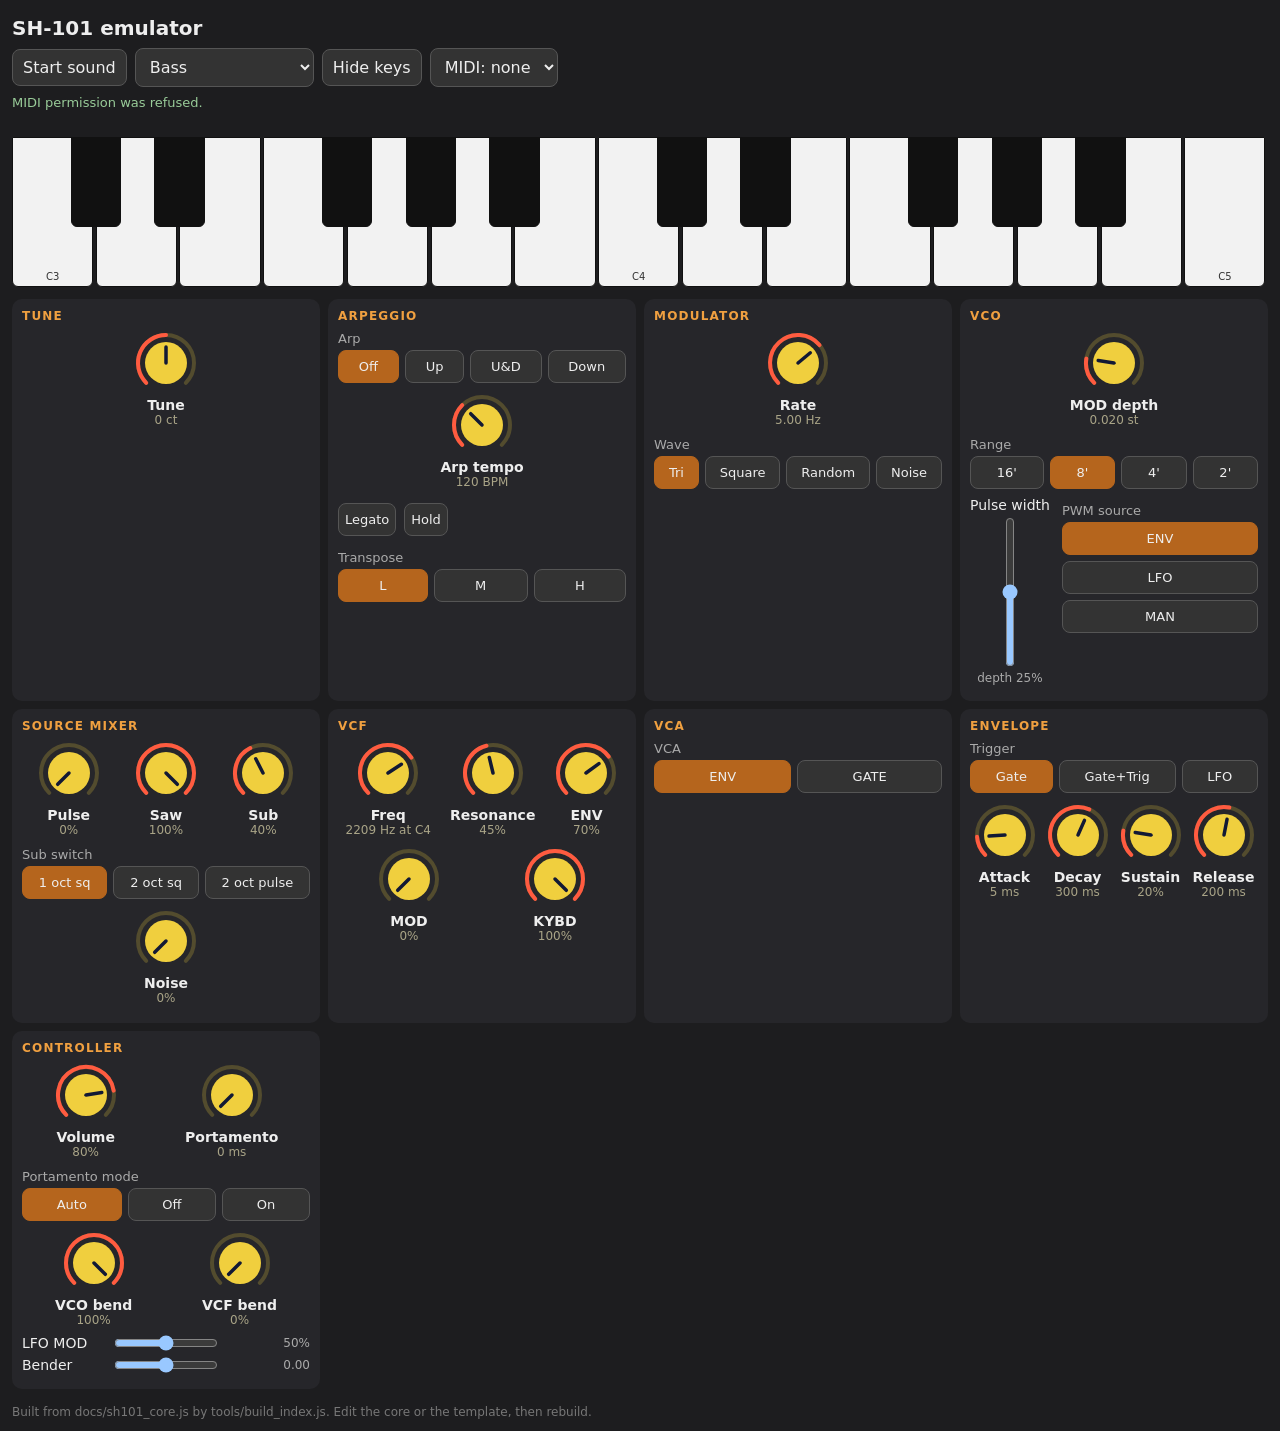
==== 101dev/index.html @ b49dc32e "Fold keyboard, Hold beside Legato, vertical Pulse width - A Hide keys / Show keys button folds the o" ====
<!doctype html>
<html lang="en">
<head>
<meta charset="utf-8">
<meta name="viewport" content="width=device-width, initial-scale=1, viewport-fit=cover">
<title>SH-101 emulator</title>
<style>
  :root { color-scheme: dark; }
  * { box-sizing: border-box; }
  body { margin: 0; font-family: system-ui, sans-serif; background: #1d1d1f; color: #eee; padding: 12px; padding-bottom: calc(12px + env(safe-area-inset-bottom, 0px)); overflow-x: hidden; }
  h1 { font-size: 20px; margin: 4px 0 8px; }
  button, select { font: inherit; background: #333; color: #eee; border: 1px solid #555; border-radius: 8px; padding: 8px 10px; }
  button.on { background: #b5651d; border-color: #b5651d; }
  input[type=range] { width: 100%; min-width: 0; margin: 0; }
  .row { display: flex; flex-wrap: wrap; gap: 8px; align-items: center; margin: 8px 0; }
  #status { font-size: 13px; color: #9c9; min-height: 18px; }
  #debug { font-size: 12px; color: #888; min-height: 16px; }
  .warn { color: #e9a; }
  #keys { position: relative; height: 150px; user-select: none; touch-action: none; margin: 8px 0 12px; }
  .wk, .bk { position: absolute; top: 0; box-sizing: border-box; border: 1px solid #111; border-radius: 0 0 6px 6px; }
  .wk { background: #f2f2f2; height: 100%; color: #333; }
  .bk { background: #111; height: 60%; color: #eee; z-index: 2; }
  .on-k { background: #f0a040 !important; }
  .lbl { position: absolute; bottom: 4px; width: 100%; text-align: center; font-size: 10px; pointer-events: none; }
  #panels { display: grid; grid-template-columns: repeat(auto-fit, minmax(min(100%, 280px), 1fr)); gap: 8px; }
  .panel { background: #26262a; border-radius: 10px; padding: 8px 10px 10px; min-width: 0; }
  .panel h2 { font-size: 12px; letter-spacing: .1em; text-transform: uppercase; color: #f0a040; margin: 2px 0 6px; }
  .sl { display: grid; grid-template-columns: 84px minmax(0, 1fr) 84px; align-items: center; gap: 8px; margin: 6px 0; font-size: 14px; }
  .sl output { text-align: right; color: #aaa; font-variant-numeric: tabular-nums; font-size: 12px; }
  .grp { margin: 8px 0; }
  .grp .cap { color: #aaa; font-size: 13px; margin-bottom: 4px; }
  .seg { display: flex; flex-wrap: wrap; gap: 6px; }
  .seg button, .grp > button { flex: 1 1 auto; padding: 8px 6px; font-size: 13px; }
  #keys.folded { display: none; }
  .inline { display: flex; flex-wrap: wrap; gap: 4px 8px; align-items: center; }
  .inline > .grp { margin: 6px 0; flex: 0 0 auto; }
  .hrow { display: flex; gap: 12px; align-items: flex-start; margin: 6px 0; }
  .hrow > .grp { flex: 1 1 auto; min-width: 0; margin: 6px 0; }
  .vsl { display: flex; flex-direction: column; align-items: center; gap: 4px; flex: 0 0 auto; font-size: 14px; }
  .vsl .vbox { position: relative; width: 36px; height: 150px; }
  .vsl .vbox input { position: absolute; left: -57px; top: 57px; width: 150px; height: 36px; transform: rotate(-90deg); margin: 0; }
  .vsl output { color: #aaa; font-size: 12px; font-variant-numeric: tabular-nums; }
  .seg.stack { flex-direction: column; flex-wrap: nowrap; }
  .seg.stack button { flex: 0 0 auto; }
  .knobs { display: flex; flex-wrap: wrap; justify-content: space-around; gap: 6px 4px; margin: 6px 0; }
  /* AcidBox knob styles. The colours are CSS variables, so a skin only has to set these: */
:root {
  --track: rgba(240, 207, 62, 0.22);   /* empty part of the ring */
  --led: #FF5B40;                      /* filled part of the ring */
  --knob-body: #F0CF3E;                /* the dial */
  --knob-mark: #121935;                /* the pointer line */
  --ink: #F0CF3E;
  --ink-soft: #A9A487;
}

.knob {
  display: flex; flex-direction: column; align-items: center;
  touch-action: none; user-select: none; -webkit-user-select: none;
  cursor: ns-resize; border-radius: 14px; padding: 2px 0;
}
.knob svg { width: 64px; height: 64px; max-width: 100%; display: block; }
.klabel { font-size: 14px; font-weight: 600; margin-top: 2px; }
.kval { font-size: 12px; color: var(--ink-soft); font-variant-numeric: tabular-nums; }

  footer { color: #777; font-size: 12px; margin: 16px 0 0; }
</style>
</head>
<body>
<h1>SH-101 emulator</h1>
<div class="row">
  <button id="start" type="button">Start sound</button>
  <select id="patch"><option value="bass">Bass</option><option value="pwm">PWM lead</option><option value="whistle">Resonant whistle</option></select>
  <button id="keysToggle" type="button">Hide keys</button>
  <select id="midi"><option value="">MIDI: none</option></select>
</div>
<div id="status">Tap "Start sound" first. Sound needs a tap on most phones.</div>
<div id="debug"></div>

<div id="keys"></div>

<div id="panels"></div>
<footer>Built from docs/sh101_core.js by tools/build_index.js. Edit the core or the template, then rebuild.</footer>

<script>
/* SH-101 emulator core (JavaScript port of sh101_engine.py). Same models and guesses (G36-G44).
   Works in a browser AudioWorklet and in Node for testing. No DOM access. */
(function (root) {
  const A4 = 442.0;
  const K4 = 0.435, FC0 = 250.0, VC = 0.019, PIN9 = 0.1110;
  const KYB = VC / PIN9;                       // exact 1 oct/oct keyboard tracking (VR-8 calibration)
  const CUT_MIN = 0.589, CUT_MAX = -1.288;     // slider: 10 Hz (bottom) .. 20 kHz (top), spec
  const MIX = { saw: 1.0, pulse: 0.69, sub: 0.57, noise: 0.3 };   // G39, G38

  const kcv = (m) => 0.417 + (m - 53) / 12.0;  // service manual: F3 = 0.417 V, 1 V/oct
  function bus(p) { return CUT_MIN + p * (CUT_MAX - CUT_MIN); }
  function cutoffHz(midi, p, follow) {
    const f = follow === undefined ? 1 : follow;               // Key Follow knob, 0..1 (Roland spec)
    const v9 = PIN9 * (bus(p) - f * KYB * (kcv(midi) - kcv(60)));
    return K4 * FC0 * Math.pow(2, -v9 / VC);
  }
  // Seeded PRNG (mulberry32). Gives repeatable noise, so renders are identical run to run.
  // The seed is fixed (DEFAULT.seed) and not exposed on the panel yet.
  function makeRng(seed) {
    let a = seed >>> 0;
    return function () {
      a = (a + 0x6D2B79F5) >>> 0;
      let t = a;
      t = Math.imul(t ^ (t >>> 15), t | 1);
      t ^= t + Math.imul(t ^ (t >>> 7), t | 61);
      return ((t ^ (t >>> 14)) >>> 0) / 4294967296;   // [0, 1)
    };
  }
  function noteHz(midi, rangeOct, cents) { return A4 * Math.pow(2, (midi - 69) / 12) * Math.pow(2, rangeOct) * Math.pow(2, (cents || 0) / 1200); }

  function blep(t, dt) {
    if (t < dt) { const x = t / dt; return 2 * x - x * x - 1; }
    if (t > 1 - dt) { const x = (t - 1) / dt; return x * x + 2 * x + 1; }
    return 0;
  }

  class Env {                                  // G36, G37: linear attack, exponential decay and release
    constructor(fs, a, d, s, r) {
      this.fs = fs; this.a = Math.max(a, 1e-4); this.s = s;
      this.cd = Math.exp(-1 / (fs * Math.max(d / 3, 1e-4)));
      this.cr = Math.exp(-1 / (fs * Math.max(r / 3, 1e-4)));
      this.stage = 0; this.level = 0;          // 0 idle, 1 attack, 2 decay, 3 sustain, 4 release
    }
    setParams(a, d, s, r) {                 // change times/levels without resetting the current note
      this.a = Math.max(a, 1e-4); this.s = s;
      this.cd = Math.exp(-1 / (this.fs * Math.max(d / 3, 1e-4)));
      this.cr = Math.exp(-1 / (this.fs * Math.max(r / 3, 1e-4)));
    }
    on() { this.stage = 1; }
    off() { if (this.stage !== 0) this.stage = 4; }
    next() {
      if (this.stage === 1) { this.level += 1 / (this.fs * this.a); if (this.level >= 1) { this.level = 1; this.stage = 2; } }
      else if (this.stage === 2) { this.level = this.s + (this.level - this.s) * this.cd; if (this.level - this.s < 1e-4) { this.level = this.s; this.stage = 3; } }
      else if (this.stage === 3) { this.level = this.s; }
      else if (this.stage === 4) { this.level *= this.cr; if (this.level < 1e-5) { this.level = 0; this.stage = 0; } }
      return this.level;
    }
  }

  const DEFAULT = { rangeOct: 0, attack: 0.005, decay: 0.25, sustain: 0.35, release: 0.2,
    attackPwm: 0.01, decayPwm: 0.2, pw: 0.5, pwmAmt: 0.25,
    wSaw: 1, wPulse: 0, wSub: 0, wNoise: 0, cutoff: 0.5, res: 0.4, envAmt: 0.6,
    lfoRate: 5.0, lfoCut: 0, vibMax: 0, vcaGate: false, volume: 0.8,
    legato: false, portaTime: 0, transpose: 0, arpMode: "off", arpBpm: 120,
    // switches (G50-G54)
    lfoWave: "triangle",    // "square" | "triangle" | "noise" | "random"
    vcoWave: "both",        // not a Roland switch: the source mixer levels control saw and pulse (G51 corrected)
    subOct: "1",            // "1" = square 1 oct down, "2" = square 2 oct down, "2p" = pulse 2 oct down (panel, G62)
    vcaMode: "ENV",         // "ENV" | "GATE"
    envTrig: "gate",        // "gate" | "gatetrig" | "lfo"
    pwmSrc: "env",          // PWM source: "env" | "lfo" | "man" (panel switch LFO / MAN / ENV, G56)
    portaMode: "auto",      // portamento: "auto" | "off" | "on" (panel AUTO / OFF / ON, G57)
    keyFollow: 1,           // KYBD / Key Follow slider, 0..1
    tuneCents: 0,           // TUNE knob, +-50 cents
    vcoBend: 1,             // Bend VCO slider: 1 = +-2 semitones at full lever
    vcfBend: 0,             // Bend VCF slider: 1 = +-1 octave at full lever (G69)
    seed: 101 };            // noise seed (fixed for now; not on the panel)

  class Voice {
    constructor(fs, patch) {
      this.fs = fs; this.p = Object.assign({}, DEFAULT, patch || {});
      this.stack = []; this.physical = new Set(); this.hold = false;
      this.midi = null; this.mod = 0; this.resCC = null; this.cutCC = null;
      this.ph = 0; this.phSub = 0; this.phLfo = 0; this.lfoHold = 0; this.bendNorm = 0;
      this.pwmEnv = new Env(fs, this.p.attackPwm, this.p.decayPwm, 0, this.p.release);
      this.ampEnv = new Env(fs, this.p.attack, this.p.decay, this.p.sustain, this.p.release);
      this.y = [0, 0, 0, 0]; this.baseCut = 0;
      this.pitch = null; this.target = null; this.glideAllowed = false;
      this.arpIdx = 0; this.arpDir = 1; this.arpCount = 0; this.arpGateAt = 0; this.arpFirst = false;
      this.rand = makeRng(this.p.seed);
    }
    rebuildEnvs() {
      this.pwmEnv = new Env(this.fs, this.p.attackPwm, this.p.decayPwm, 0, this.p.release);
      this.ampEnv = new Env(this.fs, this.p.attack, this.p.decay, this.p.sustain, this.p.release);
    }
    setPatch(patch) {
      this.p = Object.assign({}, this.p, patch);
      const p = this.p;
      this.pwmEnv.setParams(p.attackPwm, p.decayPwm, 0, p.release);
      this.ampEnv.setParams(p.attack, p.decay, p.sustain, p.release);
      if (this.midi !== null) this.play(this.midi, false);
    }
    arpSteps() { return Math.max(1, Math.round(this.fs * 60 / this.p.arpBpm / 4)); }
    play(midi, retrigger) {
      const eff = midi + this.p.transpose;
      this.midi = midi; this.target = eff;
      if (this.pitch === null) this.pitch = eff;
      const pos = this.cutCC !== null ? this.cutCC : this.p.cutoff;
      this.baseCut = cutoffHz(eff, pos, this.p.keyFollow);
      if (retrigger && this.p.envTrig !== "lfo") { this.ampEnv.on(); this.pwmEnv.on(); }
    }
    noteOn(midi) {
      this.physical.add(midi);
      const i = this.stack.indexOf(midi); if (i >= 0) this.stack.splice(i, 1);
      const hadNotes = this.stack.length > 0;
      this.stack.push(midi);
      if (this.p.arpMode !== "off") {
        if (!hadNotes) { this.arpCount = this.arpSteps(); this.arpFirst = true; }
        return;
      }
      const retrig = this.p.envTrig === "gatetrig" ? true : !(this.p.legato && hadNotes);
      // portamento: ON glides every note; AUTO glides only when a key is played while others are held; OFF never
      this.glideAllowed = this.p.portaMode === "on" || (this.p.portaMode === "auto" && hadNotes);
      this.play(midi, retrig);
    }
    noteOff(midi) {
      this.physical.delete(midi);
      if (this.hold) return;                                // hold keeps the notes sounding
      this.release(midi);
    }
    release(midi) {
      const i = this.stack.indexOf(midi); if (i >= 0) this.stack.splice(i, 1);
      if (this.stack.length === 0) {
        if (this.p.envTrig !== "lfo") { this.ampEnv.off(); this.pwmEnv.off(); }
        this.arpCount = 0; return;
      }
      if (this.p.arpMode === "off" && midi === this.midi) this.play(this.stack[this.stack.length - 1], false);
    }
    setHold(on) {
      this.hold = !!on;
      if (!this.hold) {                                     // releasing hold lets go of keys that are no longer down
        const keep = this.stack.filter(m => this.physical.has(m));
        const dropped = this.stack.filter(m => !this.physical.has(m));
        this.stack = keep;
        if (this.stack.length === 0) { if (this.p.envTrig !== "lfo") { this.ampEnv.off(); this.pwmEnv.off(); } this.arpCount = 0; }
        else if (dropped.length && this.p.arpMode === "off" && this.midi !== null && !keep.includes(this.midi)) this.play(keep[keep.length - 1], false);
      }
    }
    control(cc, value) {
      const v = value / 127;
      if (cc === 1) this.mod = v;
      else if (cc === 71) this.resCC = v;
      else if (cc === 74) { this.cutCC = v; if (this.midi !== null) this.play(this.midi, false); }
    }
    pitchBend(value) { this.bendNorm = Math.max(-1, Math.min(1, value / 8192)); }

    arpAdvance() {
      const notes = this.stack.slice().sort((a, b) => a - b);
      const n = notes.length, mode = this.p.arpMode;
      if (this.arpFirst) { this.arpFirst = false; this.arpDir = 1; this.arpIdx = mode === "down" ? n - 1 : 0; }
      else if (mode === "up") this.arpIdx = (this.arpIdx + 1) % n;
      else if (mode === "down") this.arpIdx = (this.arpIdx - 1 + n) % n;
      else {
        if (n > 1) {
          this.arpIdx += this.arpDir;
          if (this.arpIdx >= n - 1) { this.arpIdx = n - 1; this.arpDir = -1; }
          if (this.arpIdx <= 0) { this.arpIdx = 0; this.arpDir = 1; }
        } else this.arpIdx = 0;
      }
      if (this.arpIdx >= n) this.arpIdx = 0;
      this.play(notes[this.arpIdx], true);
    }

    render(out, n) {
      const p = this.p, fs = this.fs;
      if (this.stack.length === 0 && this.ampEnv.stage === 0) { for (let i = 0; i < n; i++) out[i] = 0; return; }
      if (this.midi === null && this.stack.length === 0) { for (let i = 0; i < n; i++) out[i] = 0; return; }
      const res = this.resCC !== null ? this.resCC : p.res;
      const k = Math.min(4.2 * res / 0.785, 5.0);
      const vib = this.mod * p.vibMax;
      const gateOn = this.stack.length > 0 ? 1 : 0;
      const glideCoef = p.portaTime > 0 ? 1 - Math.exp(-1 / (fs * Math.max(p.portaTime / 3, 1e-4))) : 1;
      const arpOn = p.arpMode !== "off" && this.stack.length > 0;
      const stepLen = this.arpSteps();
      const sawOn = p.vcoWave !== "pulse" ? 1 : 0, pulseOn = p.vcoWave !== "saw" ? 1 : 0;
      const subDiv = (p.subOct === "2" || p.subOct === "2p") ? 4 : 2, subOn = 1;
      const subPulse = p.subOct === "2p";
      const gateMode = p.vcaMode === "GATE" || p.vcaGate;
      for (let i = 0; i < n; i++) {
        if (arpOn) {
          this.arpCount++;
          if (this.arpCount >= stepLen) { this.arpCount = 0; this.arpGateAt = Math.round(stepLen * 0.6); this.arpAdvance(); }
          if (this.arpCount === this.arpGateAt) { this.ampEnv.off(); this.pwmEnv.off(); }
        }
        if (this.pitch !== null && this.target !== null) {
          if (this.glideAllowed && p.portaTime > 0) this.pitch += (this.target - this.pitch) * glideCoef;
          else this.pitch = this.target;
        }
        const ph0 = this.phLfo;
        this.phLfo = (ph0 + p.lfoRate / fs) % 1;
        const wrapped = this.phLfo < ph0;
        if (wrapped) this.lfoHold = this.rand() * 2 - 1;      // random: new level each LFO cycle
        if (wrapped && p.envTrig === "lfo") { this.ampEnv.on(); this.pwmEnv.on(); }
        let lfo;
        if (p.lfoWave === "square") lfo = this.phLfo < 0.5 ? 1 : -1;
        else if (p.lfoWave === "noise") lfo = this.rand() * 2 - 1;
        else if (p.lfoWave === "random") lfo = this.lfoHold;
        else lfo = 2 * Math.abs(2 * this.phLfo - 1) - 1;        // triangle (G43)
        const envPwm = this.pwmEnv.next();
        const env = this.ampEnv.next();
        const f = noteHz(this.pitch === null ? 69 : this.pitch, p.rangeOct, p.tuneCents) * Math.pow(2, (vib * lfo + 2 * this.bendNorm * p.vcoBend) / 12);
        const dt = f / fs;
        this.ph = (this.ph + dt) % 1; const t = this.ph;
        this.phSub = (this.phSub + dt / subDiv) % 1; const ts = this.phSub;
        const pwmMod = p.pwmSrc === "env" ? envPwm : p.pwmSrc === "lfo" ? lfo : 0;   // MAN = no modulation
        const duty = Math.min(0.98, Math.max(0.02, 0.5 * p.pw + p.pwmAmt * pwmMod));
        const saw = 2 * t - 1 - blep(t, dt);
        const pulse = (t < duty ? 1 : -1) - blep(t, dt) + blep((t - duty + 1) % 1, dt);
        const subDuty = subPulse ? 0.25 : 0.5;                 // G62: pulse sub taken as 25% width
        const sub = (ts < subDuty ? 1 : -1) - blep(ts, dt / subDiv) + blep((ts - subDuty + 1) % 1, dt / subDiv);
        const noise = this.rand() * 2 - 1;
        const src = sawOn * p.wSaw * MIX.saw * saw + pulseOn * p.wPulse * MIX.pulse * pulse
                  + subOn * p.wSub * MIX.sub * sub + p.wNoise * MIX.noise * noise;
        const cut = this.baseCut * Math.pow(2, p.envAmt * 4.0 * env + p.lfoCut * lfo + this.bendNorm * p.vcfBend);
        const g = 1 - Math.exp(-2 * Math.PI * Math.min(Math.max(cut, 20), fs * 0.45) / fs);
        const x = src * 0.5;
        const y = this.y;
        const u = Math.tanh(x - k * y[3]);
        y[0] += g * (u - y[0]);
        y[1] += g * (Math.tanh(y[0]) - y[1]);
        y[2] += g * (Math.tanh(y[1]) - y[2]);
        y[3] += g * (Math.tanh(y[2]) - y[3]);
        const gain = gateMode ? gateOn : env;                   // G44 / VCA switch
        out[i] = y[3] * gain * p.volume;
      }
    }
  }

  const PATCHES = {
    bass: { cutoff: 0.71, res: 0.45, envAmt: 0.7, wSaw: 1, wSub: 0.4, decay: 0.3, sustain: 0.2, vibMax: 0.02 },
    pwm: { wSaw: 0, wPulse: 1, pw: 0.4, pwmAmt: 0.35, cutoff: 0.55, res: 0.35, envAmt: 0.3,
           lfoRate: 5.5, vibMax: 0.02, attack: 0.2, decay: 0.6, sustain: 0.6, release: 0.4 },
    whistle: { wSaw: 0.05, cutoff: 0.61, res: 0.9, envAmt: 0, lfoCut: 0.08, lfoRate: 4.0,
               attack: 0.02, decay: 0.4, sustain: 0.6, release: 0.3, vcaGate: true },
  };

  const api = { Voice, Env, cutoffHz, noteHz, kcv, PATCHES, DEFAULT, MIX };
  if (typeof module !== "undefined" && module.exports) module.exports = api;
  else root.SH101 = api;
})(typeof globalThis !== "undefined" ? globalThis : (typeof self !== "undefined" ? self : this));
</script>

<script>
// AcidBox knob: a rotary dial that reads and writes one setting.
//
// Needs these from the surrounding app:
//   state.params           object holding each setting's current value (0 to 1), keyed by id
//   setParam(id, value)    stores the new value and sends it to the sound engine
//
// Usage:
//   document.body.appendChild(buildKnob({ id: 'cutoff', label: 'Cutoff', def: 0.35 }));
//   buildKnob({ id, label, def, fmt })
//     id     the setting this knob controls
//     label  text shown under the dial
//     def    default value (0 to 1), used for double-click or double-tap reset
//     fmt    optional: turns a 0..1 value into display text, e.g. v => Math.round(v * 100) + '%'

const A0 = Math.PI * 0.75, SPAN = Math.PI * 1.5;   // dial runs from 7:30 to 4:30, 270 degrees

function arc(r, a0, a1) {
  const x0 = 32 + r * Math.cos(a0), y0 = 32 + r * Math.sin(a0);
  const x1 = 32 + r * Math.cos(a1), y1 = 32 + r * Math.sin(a1);
  return `M${x0.toFixed(2)} ${y0.toFixed(2)} A${r} ${r} 0 ${a1 - a0 > Math.PI ? 1 : 0} 1 ${x1.toFixed(2)} ${y1.toFixed(2)}`;
}

const clamp = v => Math.min(1, Math.max(0, v));
const knobDraw = {};   // redraws every knob bound to a setting, by setting id

function buildKnob(k) {
  const el = document.createElement('div');
  el.className = 'knob';
  el.dataset.pid = k.id;
  el.tabIndex = 0;
  el.setAttribute('role', 'slider');
  el.setAttribute('aria-label', k.label);
  el.setAttribute('aria-valuemin', '0');
  el.setAttribute('aria-valuemax', '100');
  el.innerHTML = `<svg viewBox="0 0 64 64" aria-hidden="true">
      <path d="${arc(28, A0, A0 + SPAN)}" fill="none" stroke="var(--track)" stroke-width="4" stroke-linecap="round"/>
      <path class="val" fill="none" stroke="var(--led)" stroke-width="4" stroke-linecap="round"/>
      <circle cx="32" cy="32" r="21" fill="var(--knob-body)"/>
      <line class="ind" x1="32" y1="32" stroke="var(--knob-mark)" stroke-width="3.5" stroke-linecap="round"/>
    </svg><span class="klabel">${k.label}</span><span class="kval"></span>`;

  const valPath = el.querySelector('.val'), ind = el.querySelector('.ind'), out = el.querySelector('.kval');
  const fmt = k.fmt || (v => Math.round(v * 100));

  function draw() {
    const v = state.params[k.id], a = A0 + v * SPAN;
    valPath.setAttribute('d', v > 0.004 ? arc(28, A0, a) : '');   // the filled part of the ring
    ind.setAttribute('x2', (32 + 16 * Math.cos(a)).toFixed(2));  // the pointer
    ind.setAttribute('y2', (32 + 16 * Math.sin(a)).toFixed(2));
    out.textContent = fmt(v);
    el.setAttribute('aria-valuenow', Math.round(v * 100));
    el.setAttribute('aria-valuetext', String(fmt(v)));
  }

  function set(v) { setParam(k.id, clamp(v)); knobDraw[k.id](); }

  // drag up or down to change; hold Shift for fine control
  let startY = 0, startV = 0, dragging = false, pendingV = null;
  el.addEventListener('pointerdown', e => {
    dragging = true; startY = e.clientY; startV = state.params[k.id];
    el.setPointerCapture(e.pointerId); e.preventDefault();
  });
  el.addEventListener('pointermove', e => {
    if (!dragging) return;
    const v = startV + (startY - e.clientY) / (e.shiftKey ? 700 : 180);
    // phones can fire 120+ moves a second; apply at most one per screen frame
    if (pendingV === null) requestAnimationFrame(() => { const x = pendingV; pendingV = null; set(x); });
    pendingV = v;
  });
  const end = () => { dragging = false; };
  el.addEventListener('pointerup', end);
  el.addEventListener('pointercancel', end);

  // double-click or double-tap resets to the default
  el.addEventListener('dblclick', () => set(k.def));
  let lastTap = 0;
  el.addEventListener('pointerup', e => {
    if (e.pointerType !== 'touch') return;
    const now = Date.now();
    if (now - lastTap < 300 && Math.abs(e.clientY - startY) < 6) set(k.def);
    lastTap = now;
  });

  // keyboard: arrows nudge, PageUp/PageDown jump, Home and End go to the ends
  el.addEventListener('keydown', e => {
    const v = state.params[k.id];
    const steps = { ArrowUp: 0.01, ArrowRight: 0.01, ArrowDown: -0.01, ArrowLeft: -0.01, PageUp: 0.1, PageDown: -0.1 };
    if (e.key in steps) { set(v + steps[e.key]); e.preventDefault(); }
    else if (e.key === 'Home') { set(0); e.preventDefault(); }
    else if (e.key === 'End') { set(1); e.preventDefault(); }
  });

  draw();
  // several knobs can share one setting, so keep them all in step
  const prev = knobDraw[k.id];
  knobDraw[k.id] = prev ? () => { prev(); draw(); } : draw;
  return el;
}
</script>

<script>
(function () {
  "use strict";
  const SH = window.SH101;
  const $ = s => document.querySelector(s);
  const statusEl = $("#status"), dbg = $("#debug");
  const say = (t, warn) => { statusEl.textContent = t; statusEl.className = warn ? "warn" : ""; };
  if (!SH) { say("The sound core did not load.", true); return; }

  let ctx = null, node = null, holdOn = false;

  // ---------- mappings: slider position 0..1 <-> patch value ----------
  const clamp01 = v => Math.min(1, Math.max(0, v));
  const tmap = (pos, lo, hi) => lo * Math.pow(hi / lo, pos);            // G36: exponential over the spec range
  const tinv = (t, lo, hi) => clamp01(Math.log(t / lo) / Math.log(hi / lo));
  const TIME = (lo, hi) => ({ to: v => tmap(v, lo, hi), from: p => tinv(p, lo, hi) });
  const LIN = { to: v => v, from: p => clamp01(p) };
  const fmtPct = p => Math.round(p * 100) + "%";
  const fmtSec = p => p < 1 ? Math.round(p * 1000) + " ms" : p.toFixed(2) + " s";

  // Panel layout follows the panel photo and guess_ledger.md ("Layout follows the panel photo").
  // kind: "patch" (goes to the core patch), "pwm" (the one PWM fader, G58), "mod" (mod lever, CC1), "bend" (spring-back lever).
  const SECTIONS = [
    { title: "Tune", items: [
      { t: "slider", kind: "patch", id: "tune", key: "tuneCents", label: "Tune",
        map: { to: v => (v - 0.5) * 100, from: p => clamp01(p / 100 + 0.5) }, fmt: p => Math.round(p) + " ct" },
    ]},
    { title: "Arpeggio", items: [
      { t: "group", key: "arpMode", label: "Arp", values: ["off", "up", "updown", "down"], labels: ["Off", "Up", "U&D", "Down"] },
      { t: "slider", kind: "patch", id: "arpBpm", key: "arpBpm", label: "Arp tempo",
        map: { to: v => 60 + 180 * v, from: p => clamp01((p - 60) / 180) }, fmt: p => Math.round(p) + " BPM" },
      { t: "row", items: [ { t: "toggle", key: "legato", label: "Legato" }, { t: "hold" } ] },
      { t: "group", key: "transpose", label: "Transpose", values: [0, 12, 24], labels: ["L", "M", "H"] },
    ]},
    { title: "Modulator", items: [
      { t: "slider", kind: "patch", id: "lfoRate", key: "lfoRate", label: "Rate",
        map: { to: v => 0.1 * Math.pow(300, v), from: p => clamp01(Math.log(p / 0.1) / Math.log(300)) },
        fmt: p => p.toFixed(2) + " Hz" },
      { t: "group", key: "lfoWave", label: "Wave", values: ["triangle", "square", "random", "noise"], labels: ["Tri", "Square", "Random", "Noise"] },
    ]},
    { title: "VCO", items: [
      { t: "slider", kind: "patch", id: "vibMax", key: "vibMax", label: "MOD depth",
        map: { to: v => v * 0.1, from: p => clamp01(p / 0.1) }, fmt: p => p.toFixed(3) + " st" },
      { t: "group", key: "rangeOct", label: "Range", values: [-1, 0, 1, 2], labels: ["16'", "8'", "4'", "2'"] },
      { t: "row", cls: "hrow", items: [
        { t: "slider", kind: "pwm", id: "pwm", label: "Pulse width", vertical: true },
        { t: "group", key: "pwmSrc", label: "PWM source", values: ["env", "lfo", "man"], labels: ["ENV", "LFO", "MAN"], stack: true },
      ] },
    ]},
    { title: "Source mixer", items: [
      { t: "slider", kind: "patch", id: "wPulse", key: "wPulse", label: "Pulse", map: LIN, fmt: fmtPct },
      { t: "slider", kind: "patch", id: "wSaw", key: "wSaw", label: "Saw", map: LIN, fmt: fmtPct },
      { t: "slider", kind: "patch", id: "wSub", key: "wSub", label: "Sub", map: LIN, fmt: fmtPct },
      { t: "group", key: "subOct", label: "Sub switch", values: ["1", "2", "2p"], labels: ["1 oct sq", "2 oct sq", "2 oct pulse"] },
      { t: "slider", kind: "patch", id: "wNoise", key: "wNoise", label: "Noise", map: LIN, fmt: fmtPct },
    ]},
    { title: "VCF", items: [
      { t: "slider", kind: "patch", id: "cutoff", key: "cutoff", label: "Freq", map: LIN,
        fmt: p => Math.round(SH.cutoffHz(60, p)) + " Hz at C4" },
      { t: "slider", kind: "patch", id: "res", key: "res", label: "Resonance", map: LIN, fmt: fmtPct },
      { t: "slider", kind: "patch", id: "envAmt", key: "envAmt", label: "ENV", map: LIN, fmt: fmtPct },
      { t: "slider", kind: "patch", id: "lfoCut", key: "lfoCut", label: "MOD", map: LIN, fmt: fmtPct },
      { t: "slider", kind: "patch", id: "keyFollow", key: "keyFollow", label: "KYBD", map: LIN, fmt: fmtPct },
    ]},
    { title: "VCA", items: [
      { t: "group", key: "vcaMode", label: "VCA", values: ["ENV", "GATE"], labels: ["ENV", "GATE"] },
    ]},
    { title: "Envelope", items: [
      { t: "group", key: "envTrig", label: "Trigger", values: ["gate", "gatetrig", "lfo"], labels: ["Gate", "Gate+Trig", "LFO"] },
      { t: "slider", kind: "patch", id: "attack", key: "attack", label: "Attack", map: TIME(0.0015, 4), fmt: fmtSec },
      { t: "slider", kind: "patch", id: "decay", key: "decay", label: "Decay", map: TIME(0.002, 10), fmt: fmtSec },
      { t: "slider", kind: "patch", id: "sustain", key: "sustain", label: "Sustain", map: LIN, fmt: fmtPct },
      { t: "slider", kind: "patch", id: "release", key: "release", label: "Release", map: TIME(0.002, 10), fmt: fmtSec },
    ]},
    { title: "Controller", items: [
      { t: "slider", kind: "patch", id: "volume", key: "volume", label: "Volume", map: LIN, fmt: fmtPct },
      { t: "slider", kind: "patch", id: "portaTime", key: "portaTime", label: "Portamento",
        map: { to: v => v * 5, from: p => clamp01(p / 5) }, fmt: fmtSec },
      { t: "group", key: "portaMode", label: "Portamento mode", values: ["auto", "off", "on"], labels: ["Auto", "Off", "On"] },
      { t: "slider", kind: "patch", id: "vcoBend", key: "vcoBend", label: "VCO bend", map: LIN, fmt: fmtPct },
      { t: "slider", kind: "patch", id: "vcfBend", key: "vcfBend", label: "VCF bend", map: LIN, fmt: fmtPct },
      { t: "slider", kind: "mod", id: "lfoMod", label: "LFO MOD" },
      { t: "slider", kind: "bend", id: "bender", label: "Bender", min: -1, max: 1 },
    ]},
  ];

  // ---------- state: the patch sent to the core, and the one PWM fader ----------
  const S = {};            // full patch, kept in sync with the controls
  let pwBase = 0.5;        // hidden base pulse width (core's pw); not on the panel
  let pwFader = 0;         // the single PWM fader (G58)
  const ctrl = {}, groups = {}, toggles = {};

  // Pulse width (G58): MAN sets the width; ENV and LFO use the fader as depth on the hidden base width.
  function withPwm() {
    if (S.pwmSrc === "man") S.pw = pwFader;
    else { S.pw = pwBase; S.pwmAmt = pwFader * 0.5; }
    return S;
  }
  function pwmText() {
    return (S.pwmSrc === "man" ? "duty " : "depth ") + Math.round(pwFader * 50) + "%";
  }
  function postMsg(m) { if (node) node.port.postMessage(m); }
  function send() { withPwm(); postMsg({ type: "patch", patch: S }); }

  // ---------- control building ----------
  // Continuous patch controls are knobs (ui/knob.js). It reads and writes state.params through setParam.
  // Sliders remain for the PWM fader, the mod lever, and the spring-back bender.
  const state = { params: {} };
  window.state = state;
  window.setParam = (id, v) => { state.params[id] = v; applyControl(id); };

  function applyControl(id) {
    const c = ctrl[id]; if (!c) return;
    const it = c.it, v = state.params[id];
    if (it.kind === "patch") { S[it.key] = it.map.to(v); send(); }
    else if (it.kind === "pwm") { pwFader = v; send(); }
    else if (it.kind === "mod") postMsg({ type: "cc", cc: 1, value: Math.round(v * 127) });
    else if (it.kind === "bend") postMsg({ type: "bend", value: Math.round(v * 8191) });
    refreshOut(id);
  }
  function refreshOut(id) {
    const c = ctrl[id]; if (!c || !c.out) return;     // knobs draw their own readout
    const it = c.it;
    if (it.kind === "pwm") c.out.textContent = pwmText();
    else if (it.kind === "mod") c.out.textContent = fmtPct(parseFloat(c.input.value));
    else if (it.kind === "bend") c.out.textContent = parseFloat(c.input.value).toFixed(2);
  }
  function syncAll() {
    for (const id in ctrl) {
      const c = ctrl[id], it = c.it;
      if (it.kind === "patch") {
        state.params[id] = it.map.from(S[it.key]);
        if (knobDraw[id]) knobDraw[id]();
      } else if (it.kind === "pwm") {
        c.input.value = pwFader;
      }
      refreshOut(id);
    }
    for (const key in groups) {
      const g = groups[key];
      g.btns.forEach((b, i) => b.classList.toggle("on", g.values[i] === S[key]));
    }
    for (const key in toggles) toggles[key].classList.toggle("on", !!S[key]);
  }
  function makeKnob(it) {
    const def = it.map.from(SH.DEFAULT[it.key]);
    state.params[it.id] = it.map.from(S[it.key] ?? SH.DEFAULT[it.key]);
    ctrl[it.id] = { it, input: null, out: null };
    return buildKnob({ id: it.id, label: it.label, def, fmt: v => it.fmt(it.map.to(v)) });
  }
  function makeSlider(it) {
    const row = document.createElement("div");
    if (it.vertical) {
      row.className = "vsl";
      row.innerHTML = `<label for="c-${it.id}">${it.label}</label><div class="vbox">` +
        `<input type="range" id="c-${it.id}" min="0" max="1" step="0.001"></div><output></output>`;
    } else {
      row.className = "sl";
      row.innerHTML = `<label for="c-${it.id}">${it.label}</label>` +
        `<input type="range" id="c-${it.id}" min="${it.min ?? 0}" max="${it.max ?? 1}" step="0.001">` +
        `<output></output>`;
    }
    const input = row.querySelector("input"), out = row.querySelector("output");
    const c = { it, input, out };
    ctrl[it.id] = c;
    state.params[it.id] = it.kind === "pwm" ? pwFader : 0;
    input.addEventListener("input", () => { state.params[it.id] = parseFloat(input.value); applyControl(it.id); });
    if (it.kind === "bend") {                                   // the lever springs back to centre
      const back = () => { input.value = 0; state.params[it.id] = 0; applyControl(it.id); };
      ["pointerup", "pointercancel", "touchend", "mouseup"].forEach(ev => input.addEventListener(ev, back));
    }
    return row;
  }
  function makeGroup(it) {
    const wrap = document.createElement("div"); wrap.className = "grp";
    wrap.innerHTML = `<div class="cap">${it.label}</div><div class="seg${it.stack ? " stack" : ""}"></div>`;
    const seg = wrap.querySelector(".seg");
    const btns = it.values.map((val, i) => {
      const b = document.createElement("button"); b.type = "button"; b.textContent = it.labels[i];
      b.addEventListener("click", () => { S[it.key] = val; syncAll(); send(); });
      seg.appendChild(b);
      return b;
    });
    groups[it.key] = { values: it.values, btns };
    return wrap;
  }
  function makeHold() {
    const wrap = document.createElement("div"); wrap.className = "grp";
    const b = document.createElement("button"); b.type = "button"; b.id = "hold";
    b.textContent = "Hold"; b.title = "Keep notes sounding after release";
    b.addEventListener("click", () => setHold(!holdOn));
    wrap.appendChild(b);
    return wrap;
  }
  function makeToggle(it) {
    const wrap = document.createElement("div"); wrap.className = "grp";
    const b = document.createElement("button"); b.type = "button"; b.textContent = it.label;
    b.addEventListener("click", () => { S[it.key] = !S[it.key]; syncAll(); send(); });
    wrap.appendChild(b);
    toggles[it.key] = b;
    return wrap;
  }
  function buildItem(it) {
    if (it.t === "slider") return makeSlider(it);
    if (it.t === "group") return makeGroup(it);
    if (it.t === "hold") return makeHold();
    return makeToggle(it);
  }
  function buildPanels() {
    const root = $("#panels");
    for (const sec of SECTIONS) {
      const box = document.createElement("section"); box.className = "panel";
      box.innerHTML = `<h2>${sec.title}</h2>`;
      let knobRow = null;
      for (const it of sec.items) {
        if (it.t === "slider" && it.kind === "patch") {
          if (!knobRow) { knobRow = document.createElement("div"); knobRow.className = "knobs"; box.appendChild(knobRow); }
          knobRow.appendChild(makeKnob(it));
          continue;
        }
        knobRow = null;
        if (it.t === "row") {
          const r = document.createElement("div"); r.className = it.cls || "inline";
          for (const sub of it.items) r.appendChild(buildItem(sub));
          box.appendChild(r);
        } else {
          box.appendChild(buildItem(it));
        }
      }
      root.appendChild(box);
    }
  }

  // ---------- presets ----------
  function loadPreset(name) {
    Object.assign(S, SH.DEFAULT, SH.PATCHES[name]);
    if (S.vcaGate) S.vcaMode = "GATE";          // the whistle preset gates the VCA
    pwBase = S.pw;
    pwFader = S.pwmSrc === "man" ? S.pw : clamp01(S.pwmAmt * 2);
    syncAll();
    send();
  }

  // ---------- on-screen keyboard: C3 (48) to C5 (72) ----------
  const keysEl = $("#keys");
  const LOW = 48, HIGH = 72;
  const isBlack = m => [1, 3, 6, 8, 10].includes(m % 12);
  const whites = []; for (let m = LOW; m <= HIGH; m++) if (!isBlack(m)) whites.push(m);
  const wWidth = 100 / whites.length;
  const keyEls = {};
  whites.forEach((m, i) => {
    const d = document.createElement("div"); d.className = "wk";
    d.style.left = (i * wWidth) + "%"; d.style.width = (wWidth - 0.2) + "%";
    d.dataset.m = m; keysEl.appendChild(d); keyEls[m] = d;
    if (m % 12 === 0) { const l = document.createElement("div"); l.className = "lbl"; l.textContent = "C" + (Math.floor(m / 12) - 1); d.appendChild(l); }
  });
  for (let m = LOW; m <= HIGH; m++) if (isBlack(m)) {
    const prevWhite = whites.indexOf(m - 1);
    const d = document.createElement("div"); d.className = "bk";
    d.style.left = ((prevWhite + 1) * wWidth - wWidth * 0.3) + "%"; d.style.width = (wWidth * 0.6) + "%";
    d.dataset.m = m; keysEl.appendChild(d); keyEls[m] = d;
  }
  function noteOn(m) { if (!node) return; postMsg({ type: "on", note: m }); if (keyEls[m]) keyEls[m].classList.add("on-k"); }
  function noteOff(m) { if (!node) return; postMsg({ type: "off", note: m }); if (keyEls[m]) keyEls[m].classList.remove("on-k"); }
  // Each finger holds its own key, so several keys can sound at once (arpeggio and legato need this).
  const fingers = new Map();
  const keyAt = (x, y) => { const el = document.elementFromPoint(x, y); return el && el.dataset && el.dataset.m ? parseInt(el.dataset.m, 10) : null; };
  keysEl.addEventListener("pointerdown", e => {
    const m = keyAt(e.clientX, e.clientY); if (m === null) return;
    e.preventDefault(); keysEl.setPointerCapture(e.pointerId);
    fingers.set(e.pointerId, m); noteOn(m);
  });
  keysEl.addEventListener("pointermove", e => {
    if (!fingers.has(e.pointerId)) return;
    const m = keyAt(e.clientX, e.clientY), old = fingers.get(e.pointerId);
    if (m !== null && m !== old) { noteOff(old); fingers.set(e.pointerId, m); noteOn(m); }
  });
  const fingerUp = e => {
    if (!fingers.has(e.pointerId)) return;
    noteOff(fingers.get(e.pointerId)); fingers.delete(e.pointerId);
  };
  keysEl.addEventListener("pointerup", fingerUp);
  keysEl.addEventListener("pointercancel", fingerUp);
  $("#keysToggle").addEventListener("click", () => {
    const folded = keysEl.classList.toggle("folded");
    $("#keysToggle").textContent = folded ? "Show keys" : "Hide keys";
  });

  // ---------- hold ----------
  function setHold(on) {
    holdOn = !!on;
    $("#hold").classList.toggle("on", holdOn);
    postMsg({ type: "hold", on: holdOn });
  }

  // ---------- audio ----------
  const WORKLET = `
    __CORE_SLOT__
    class SH101Processor extends AudioWorkletProcessor {
      constructor() {
        super();
        this.v = new SH101.Voice(sampleRate, {});
        this.buf = new Float32Array(128);
        this.port.onmessage = (e) => {
          const m = e.data;
          if (m.type === "on") this.v.noteOn(m.note);
          else if (m.type === "off") this.v.noteOff(m.note);
          else if (m.type === "cc") this.v.control(m.cc, m.value);
          else if (m.type === "bend") this.v.pitchBend(m.value);
          else if (m.type === "hold") this.v.setHold(m.on);
          else if (m.type === "patch") this.v.setPatch(m.patch);
        };
      }
      process(inputs, outputs) {
        const out = outputs[0][0];
        if (this.buf.length !== out.length) this.buf = new Float32Array(out.length);
        this.v.render(this.buf, out.length);
        out.set(this.buf);
        return true;
      }
    }
    registerProcessor("sh101", SH101Processor);
  `;
  async function startAudio() {
    if (ctx) { await ctx.resume(); return; }
    ctx = new (window.AudioContext || window.webkitAudioContext)();
    const coreText = document.getElementById("core-src").textContent;
    const code = WORKLET.replace("__CORE_SLOT__", () => coreText);
    const url = URL.createObjectURL(new Blob([code], { type: "text/javascript" }));
    await ctx.audioWorklet.addModule(url);
    node = new AudioWorkletNode(ctx, "sh101", { numberOfInputs: 0, numberOfOutputs: 1, outputChannelCount: [1] });
    node.connect(ctx.destination);
    await ctx.resume();
    send();
    postMsg({ type: "hold", on: holdOn });
    say("Sound on. Play the keys, or connect a MIDI keyboard.");
    dbg.textContent = "Audio: on (" + Math.round(ctx.sampleRate) + " Hz)";
    $("#start").classList.add("on");
  }
  $("#start").addEventListener("click", () => startAudio().catch(err => say("Audio failed: " + err, true)));

  // ---------- Web MIDI ----------
  const midiSel = $("#midi");
  let midiAccess = null, inputs = [];
  function onMidi(e) {
    const [st, d1, d2] = e.data; const kind = st & 0xf0;
    dbg.textContent = "MIDI in: status " + st.toString(16) + " data " + d1 + " " + (d2 === undefined ? "" : d2) +
      (node ? "" : "  (audio is OFF: tap Start sound)");
    if (!node) { say("MIDI is arriving, but audio is off. Tap Start sound.", true); return; }
    if (kind === 0x90 && d2 > 0) postMsg({ type: "on", note: d1 });
    else if (kind === 0x80 || (kind === 0x90 && d2 === 0)) postMsg({ type: "off", note: d1 });
    else if (kind === 0xb0) {
      if (d1 === 64) setHold(d2 >= 64);                          // sustain pedal drives Hold
      else postMsg({ type: "cc", cc: d1, value: d2 });
    }
    else if (kind === 0xe0) postMsg({ type: "bend", value: ((d2 << 7) | d1) - 8192 });
  }
  // Listen on every MIDI input at once. Keyboards often expose several ports, and only one may carry notes.
  function refreshInputs() {
    midiSel.innerHTML = '<option value="">MIDI: none</option>';
    inputs = [];
    midiAccess.inputs.forEach(inp => {
      inputs.push(inp);
      inp.onmidimessage = onMidi;
      const o = document.createElement("option"); o.value = inp.id; o.textContent = inp.name; midiSel.appendChild(o);
    });
    if (inputs.length === 0) say("No MIDI keyboard found. Plug one in (USB or Bluetooth), then reconnect.");
    else say("Listening on " + inputs.length + " MIDI input(s): " + inputs.map(i => i.name).join(", "));
  }
  midiSel.addEventListener("change", () => {
    const inp = inputs.find(i => i.id === midiSel.value);
    if (inp) say("Listening on all inputs. Last selected: " + inp.name);
  });
  if (navigator.requestMIDIAccess) {
    navigator.requestMIDIAccess({ sysex: false }).then(acc => {
      midiAccess = acc; refreshInputs(); acc.onstatechange = refreshInputs;
    }).catch(() => say("MIDI permission was refused.", true));
  } else {
    say("This browser has no Web MIDI (iPhone Safari does not). On-screen keys still work.", true);
  }

  // ---------- start ----------
  buildPanels();
  $("#patch").addEventListener("change", e => loadPreset(e.target.value));
  loadPreset("bass");
})();
</script>

<script type="text/plain" id="core-src">
/* SH-101 emulator core (JavaScript port of sh101_engine.py). Same models and guesses (G36-G44).
   Works in a browser AudioWorklet and in Node for testing. No DOM access. */
(function (root) {
  const A4 = 442.0;
  const K4 = 0.435, FC0 = 250.0, VC = 0.019, PIN9 = 0.1110;
  const KYB = VC / PIN9;                       // exact 1 oct/oct keyboard tracking (VR-8 calibration)
  const CUT_MIN = 0.589, CUT_MAX = -1.288;     // slider: 10 Hz (bottom) .. 20 kHz (top), spec
  const MIX = { saw: 1.0, pulse: 0.69, sub: 0.57, noise: 0.3 };   // G39, G38

  const kcv = (m) => 0.417 + (m - 53) / 12.0;  // service manual: F3 = 0.417 V, 1 V/oct
  function bus(p) { return CUT_MIN + p * (CUT_MAX - CUT_MIN); }
  function cutoffHz(midi, p, follow) {
    const f = follow === undefined ? 1 : follow;               // Key Follow knob, 0..1 (Roland spec)
    const v9 = PIN9 * (bus(p) - f * KYB * (kcv(midi) - kcv(60)));
    return K4 * FC0 * Math.pow(2, -v9 / VC);
  }
  // Seeded PRNG (mulberry32). Gives repeatable noise, so renders are identical run to run.
  // The seed is fixed (DEFAULT.seed) and not exposed on the panel yet.
  function makeRng(seed) {
    let a = seed >>> 0;
    return function () {
      a = (a + 0x6D2B79F5) >>> 0;
      let t = a;
      t = Math.imul(t ^ (t >>> 15), t | 1);
      t ^= t + Math.imul(t ^ (t >>> 7), t | 61);
      return ((t ^ (t >>> 14)) >>> 0) / 4294967296;   // [0, 1)
    };
  }
  function noteHz(midi, rangeOct, cents) { return A4 * Math.pow(2, (midi - 69) / 12) * Math.pow(2, rangeOct) * Math.pow(2, (cents || 0) / 1200); }

  function blep(t, dt) {
    if (t < dt) { const x = t / dt; return 2 * x - x * x - 1; }
    if (t > 1 - dt) { const x = (t - 1) / dt; return x * x + 2 * x + 1; }
    return 0;
  }

  class Env {                                  // G36, G37: linear attack, exponential decay and release
    constructor(fs, a, d, s, r) {
      this.fs = fs; this.a = Math.max(a, 1e-4); this.s = s;
      this.cd = Math.exp(-1 / (fs * Math.max(d / 3, 1e-4)));
      this.cr = Math.exp(-1 / (fs * Math.max(r / 3, 1e-4)));
      this.stage = 0; this.level = 0;          // 0 idle, 1 attack, 2 decay, 3 sustain, 4 release
    }
    setParams(a, d, s, r) {                 // change times/levels without resetting the current note
      this.a = Math.max(a, 1e-4); this.s = s;
      this.cd = Math.exp(-1 / (this.fs * Math.max(d / 3, 1e-4)));
      this.cr = Math.exp(-1 / (this.fs * Math.max(r / 3, 1e-4)));
    }
    on() { this.stage = 1; }
    off() { if (this.stage !== 0) this.stage = 4; }
    next() {
      if (this.stage === 1) { this.level += 1 / (this.fs * this.a); if (this.level >= 1) { this.level = 1; this.stage = 2; } }
      else if (this.stage === 2) { this.level = this.s + (this.level - this.s) * this.cd; if (this.level - this.s < 1e-4) { this.level = this.s; this.stage = 3; } }
      else if (this.stage === 3) { this.level = this.s; }
      else if (this.stage === 4) { this.level *= this.cr; if (this.level < 1e-5) { this.level = 0; this.stage = 0; } }
      return this.level;
    }
  }

  const DEFAULT = { rangeOct: 0, attack: 0.005, decay: 0.25, sustain: 0.35, release: 0.2,
    attackPwm: 0.01, decayPwm: 0.2, pw: 0.5, pwmAmt: 0.25,
    wSaw: 1, wPulse: 0, wSub: 0, wNoise: 0, cutoff: 0.5, res: 0.4, envAmt: 0.6,
    lfoRate: 5.0, lfoCut: 0, vibMax: 0, vcaGate: false, volume: 0.8,
    legato: false, portaTime: 0, transpose: 0, arpMode: "off", arpBpm: 120,
    // switches (G50-G54)
    lfoWave: "triangle",    // "square" | "triangle" | "noise" | "random"
    vcoWave: "both",        // not a Roland switch: the source mixer levels control saw and pulse (G51 corrected)
    subOct: "1",            // "1" = square 1 oct down, "2" = square 2 oct down, "2p" = pulse 2 oct down (panel, G62)
    vcaMode: "ENV",         // "ENV" | "GATE"
    envTrig: "gate",        // "gate" | "gatetrig" | "lfo"
    pwmSrc: "env",          // PWM source: "env" | "lfo" | "man" (panel switch LFO / MAN / ENV, G56)
    portaMode: "auto",      // portamento: "auto" | "off" | "on" (panel AUTO / OFF / ON, G57)
    keyFollow: 1,           // KYBD / Key Follow slider, 0..1
    tuneCents: 0,           // TUNE knob, +-50 cents
    vcoBend: 1,             // Bend VCO slider: 1 = +-2 semitones at full lever
    vcfBend: 0,             // Bend VCF slider: 1 = +-1 octave at full lever (G69)
    seed: 101 };            // noise seed (fixed for now; not on the panel)

  class Voice {
    constructor(fs, patch) {
      this.fs = fs; this.p = Object.assign({}, DEFAULT, patch || {});
      this.stack = []; this.physical = new Set(); this.hold = false;
      this.midi = null; this.mod = 0; this.resCC = null; this.cutCC = null;
      this.ph = 0; this.phSub = 0; this.phLfo = 0; this.lfoHold = 0; this.bendNorm = 0;
      this.pwmEnv = new Env(fs, this.p.attackPwm, this.p.decayPwm, 0, this.p.release);
      this.ampEnv = new Env(fs, this.p.attack, this.p.decay, this.p.sustain, this.p.release);
      this.y = [0, 0, 0, 0]; this.baseCut = 0;
      this.pitch = null; this.target = null; this.glideAllowed = false;
      this.arpIdx = 0; this.arpDir = 1; this.arpCount = 0; this.arpGateAt = 0; this.arpFirst = false;
      this.rand = makeRng(this.p.seed);
    }
    rebuildEnvs() {
      this.pwmEnv = new Env(this.fs, this.p.attackPwm, this.p.decayPwm, 0, this.p.release);
      this.ampEnv = new Env(this.fs, this.p.attack, this.p.decay, this.p.sustain, this.p.release);
    }
    setPatch(patch) {
      this.p = Object.assign({}, this.p, patch);
      const p = this.p;
      this.pwmEnv.setParams(p.attackPwm, p.decayPwm, 0, p.release);
      this.ampEnv.setParams(p.attack, p.decay, p.sustain, p.release);
      if (this.midi !== null) this.play(this.midi, false);
    }
    arpSteps() { return Math.max(1, Math.round(this.fs * 60 / this.p.arpBpm / 4)); }
    play(midi, retrigger) {
      const eff = midi + this.p.transpose;
      this.midi = midi; this.target = eff;
      if (this.pitch === null) this.pitch = eff;
      const pos = this.cutCC !== null ? this.cutCC : this.p.cutoff;
      this.baseCut = cutoffHz(eff, pos, this.p.keyFollow);
      if (retrigger && this.p.envTrig !== "lfo") { this.ampEnv.on(); this.pwmEnv.on(); }
    }
    noteOn(midi) {
      this.physical.add(midi);
      const i = this.stack.indexOf(midi); if (i >= 0) this.stack.splice(i, 1);
      const hadNotes = this.stack.length > 0;
      this.stack.push(midi);
      if (this.p.arpMode !== "off") {
        if (!hadNotes) { this.arpCount = this.arpSteps(); this.arpFirst = true; }
        return;
      }
      const retrig = this.p.envTrig === "gatetrig" ? true : !(this.p.legato && hadNotes);
      // portamento: ON glides every note; AUTO glides only when a key is played while others are held; OFF never
      this.glideAllowed = this.p.portaMode === "on" || (this.p.portaMode === "auto" && hadNotes);
      this.play(midi, retrig);
    }
    noteOff(midi) {
      this.physical.delete(midi);
      if (this.hold) return;                                // hold keeps the notes sounding
      this.release(midi);
    }
    release(midi) {
      const i = this.stack.indexOf(midi); if (i >= 0) this.stack.splice(i, 1);
      if (this.stack.length === 0) {
        if (this.p.envTrig !== "lfo") { this.ampEnv.off(); this.pwmEnv.off(); }
        this.arpCount = 0; return;
      }
      if (this.p.arpMode === "off" && midi === this.midi) this.play(this.stack[this.stack.length - 1], false);
    }
    setHold(on) {
      this.hold = !!on;
      if (!this.hold) {                                     // releasing hold lets go of keys that are no longer down
        const keep = this.stack.filter(m => this.physical.has(m));
        const dropped = this.stack.filter(m => !this.physical.has(m));
        this.stack = keep;
        if (this.stack.length === 0) { if (this.p.envTrig !== "lfo") { this.ampEnv.off(); this.pwmEnv.off(); } this.arpCount = 0; }
        else if (dropped.length && this.p.arpMode === "off" && this.midi !== null && !keep.includes(this.midi)) this.play(keep[keep.length - 1], false);
      }
    }
    control(cc, value) {
      const v = value / 127;
      if (cc === 1) this.mod = v;
      else if (cc === 71) this.resCC = v;
      else if (cc === 74) { this.cutCC = v; if (this.midi !== null) this.play(this.midi, false); }
    }
    pitchBend(value) { this.bendNorm = Math.max(-1, Math.min(1, value / 8192)); }

    arpAdvance() {
      const notes = this.stack.slice().sort((a, b) => a - b);
      const n = notes.length, mode = this.p.arpMode;
      if (this.arpFirst) { this.arpFirst = false; this.arpDir = 1; this.arpIdx = mode === "down" ? n - 1 : 0; }
      else if (mode === "up") this.arpIdx = (this.arpIdx + 1) % n;
      else if (mode === "down") this.arpIdx = (this.arpIdx - 1 + n) % n;
      else {
        if (n > 1) {
          this.arpIdx += this.arpDir;
          if (this.arpIdx >= n - 1) { this.arpIdx = n - 1; this.arpDir = -1; }
          if (this.arpIdx <= 0) { this.arpIdx = 0; this.arpDir = 1; }
        } else this.arpIdx = 0;
      }
      if (this.arpIdx >= n) this.arpIdx = 0;
      this.play(notes[this.arpIdx], true);
    }

    render(out, n) {
      const p = this.p, fs = this.fs;
      if (this.stack.length === 0 && this.ampEnv.stage === 0) { for (let i = 0; i < n; i++) out[i] = 0; return; }
      if (this.midi === null && this.stack.length === 0) { for (let i = 0; i < n; i++) out[i] = 0; return; }
      const res = this.resCC !== null ? this.resCC : p.res;
      const k = Math.min(4.2 * res / 0.785, 5.0);
      const vib = this.mod * p.vibMax;
      const gateOn = this.stack.length > 0 ? 1 : 0;
      const glideCoef = p.portaTime > 0 ? 1 - Math.exp(-1 / (fs * Math.max(p.portaTime / 3, 1e-4))) : 1;
      const arpOn = p.arpMode !== "off" && this.stack.length > 0;
      const stepLen = this.arpSteps();
      const sawOn = p.vcoWave !== "pulse" ? 1 : 0, pulseOn = p.vcoWave !== "saw" ? 1 : 0;
      const subDiv = (p.subOct === "2" || p.subOct === "2p") ? 4 : 2, subOn = 1;
      const subPulse = p.subOct === "2p";
      const gateMode = p.vcaMode === "GATE" || p.vcaGate;
      for (let i = 0; i < n; i++) {
        if (arpOn) {
          this.arpCount++;
          if (this.arpCount >= stepLen) { this.arpCount = 0; this.arpGateAt = Math.round(stepLen * 0.6); this.arpAdvance(); }
          if (this.arpCount === this.arpGateAt) { this.ampEnv.off(); this.pwmEnv.off(); }
        }
        if (this.pitch !== null && this.target !== null) {
          if (this.glideAllowed && p.portaTime > 0) this.pitch += (this.target - this.pitch) * glideCoef;
          else this.pitch = this.target;
        }
        const ph0 = this.phLfo;
        this.phLfo = (ph0 + p.lfoRate / fs) % 1;
        const wrapped = this.phLfo < ph0;
        if (wrapped) this.lfoHold = this.rand() * 2 - 1;      // random: new level each LFO cycle
        if (wrapped && p.envTrig === "lfo") { this.ampEnv.on(); this.pwmEnv.on(); }
        let lfo;
        if (p.lfoWave === "square") lfo = this.phLfo < 0.5 ? 1 : -1;
        else if (p.lfoWave === "noise") lfo = this.rand() * 2 - 1;
        else if (p.lfoWave === "random") lfo = this.lfoHold;
        else lfo = 2 * Math.abs(2 * this.phLfo - 1) - 1;        // triangle (G43)
        const envPwm = this.pwmEnv.next();
        const env = this.ampEnv.next();
        const f = noteHz(this.pitch === null ? 69 : this.pitch, p.rangeOct, p.tuneCents) * Math.pow(2, (vib * lfo + 2 * this.bendNorm * p.vcoBend) / 12);
        const dt = f / fs;
        this.ph = (this.ph + dt) % 1; const t = this.ph;
        this.phSub = (this.phSub + dt / subDiv) % 1; const ts = this.phSub;
        const pwmMod = p.pwmSrc === "env" ? envPwm : p.pwmSrc === "lfo" ? lfo : 0;   // MAN = no modulation
        const duty = Math.min(0.98, Math.max(0.02, 0.5 * p.pw + p.pwmAmt * pwmMod));
        const saw = 2 * t - 1 - blep(t, dt);
        const pulse = (t < duty ? 1 : -1) - blep(t, dt) + blep((t - duty + 1) % 1, dt);
        const subDuty = subPulse ? 0.25 : 0.5;                 // G62: pulse sub taken as 25% width
        const sub = (ts < subDuty ? 1 : -1) - blep(ts, dt / subDiv) + blep((ts - subDuty + 1) % 1, dt / subDiv);
        const noise = this.rand() * 2 - 1;
        const src = sawOn * p.wSaw * MIX.saw * saw + pulseOn * p.wPulse * MIX.pulse * pulse
                  + subOn * p.wSub * MIX.sub * sub + p.wNoise * MIX.noise * noise;
        const cut = this.baseCut * Math.pow(2, p.envAmt * 4.0 * env + p.lfoCut * lfo + this.bendNorm * p.vcfBend);
        const g = 1 - Math.exp(-2 * Math.PI * Math.min(Math.max(cut, 20), fs * 0.45) / fs);
        const x = src * 0.5;
        const y = this.y;
        const u = Math.tanh(x - k * y[3]);
        y[0] += g * (u - y[0]);
        y[1] += g * (Math.tanh(y[0]) - y[1]);
        y[2] += g * (Math.tanh(y[1]) - y[2]);
        y[3] += g * (Math.tanh(y[2]) - y[3]);
        const gain = gateMode ? gateOn : env;                   // G44 / VCA switch
        out[i] = y[3] * gain * p.volume;
      }
    }
  }

  const PATCHES = {
    bass: { cutoff: 0.71, res: 0.45, envAmt: 0.7, wSaw: 1, wSub: 0.4, decay: 0.3, sustain: 0.2, vibMax: 0.02 },
    pwm: { wSaw: 0, wPulse: 1, pw: 0.4, pwmAmt: 0.35, cutoff: 0.55, res: 0.35, envAmt: 0.3,
           lfoRate: 5.5, vibMax: 0.02, attack: 0.2, decay: 0.6, sustain: 0.6, release: 0.4 },
    whistle: { wSaw: 0.05, cutoff: 0.61, res: 0.9, envAmt: 0, lfoCut: 0.08, lfoRate: 4.0,
               attack: 0.02, decay: 0.4, sustain: 0.6, release: 0.3, vcaGate: true },
  };

  const api = { Voice, Env, cutoffHz, noteHz, kcv, PATCHES, DEFAULT, MIX };
  if (typeof module !== "undefined" && module.exports) module.exports = api;
  else root.SH101 = api;
})(typeof globalThis !== "undefined" ? globalThis : (typeof self !== "undefined" ? self : this));
</script>
</body>
</html>
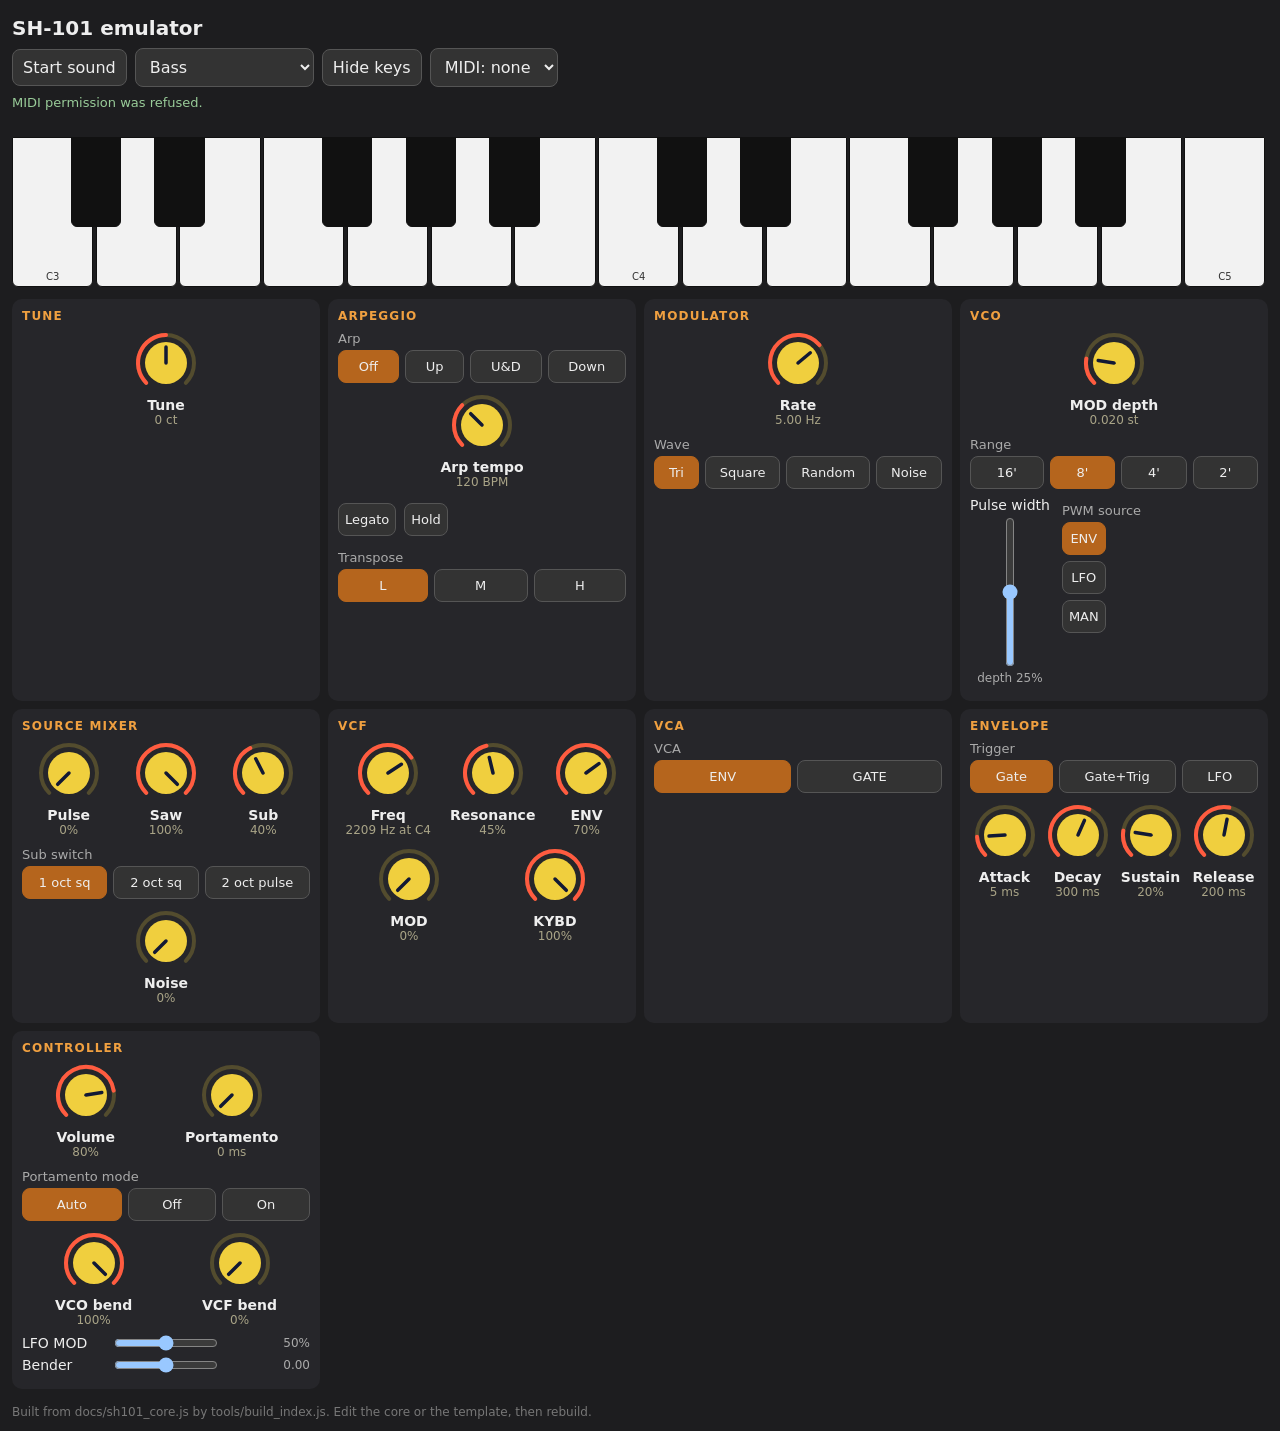
==== commit 14bb9009: "Size PWM source buttons to the longest label The ENV / LFO / MAN stack is now a single column sized " ====
--- a/101dev/index.html
+++ b/101dev/index.html
@@ -36,12 +36,14 @@
   .inline > .grp { margin: 6px 0; flex: 0 0 auto; }
   .hrow { display: flex; gap: 12px; align-items: flex-start; margin: 6px 0; }
   .hrow > .grp { flex: 1 1 auto; min-width: 0; margin: 6px 0; }
+  .hrow > .grp.stackgrp { flex: 0 0 auto; }   /* stacked buttons hug their labels */
   .vsl { display: flex; flex-direction: column; align-items: center; gap: 4px; flex: 0 0 auto; font-size: 14px; }
   .vsl .vbox { position: relative; width: 36px; height: 150px; }
   .vsl .vbox input { position: absolute; left: -57px; top: 57px; width: 150px; height: 36px; transform: rotate(-90deg); margin: 0; }
   .vsl output { color: #aaa; font-size: 12px; font-variant-numeric: tabular-nums; }
-  .seg.stack { flex-direction: column; flex-wrap: nowrap; }
-  .seg.stack button { flex: 0 0 auto; }
+  /* stacked buttons: one column sized to the widest label; every button stretches to that width */
+  .seg.stack { display: inline-grid; grid-template-columns: max-content; gap: 6px; }
+  .seg.stack button { flex: none; }
   .knobs { display: flex; flex-wrap: wrap; justify-content: space-around; gap: 6px 4px; margin: 6px 0; }
   /* AcidBox knob styles. The colours are CSS variables, so a skin only has to set these: */
 :root {
@@ -609,7 +611,7 @@
     return row;
   }
   function makeGroup(it) {
-    const wrap = document.createElement("div"); wrap.className = "grp";
+    const wrap = document.createElement("div"); wrap.className = "grp" + (it.stack ? " stackgrp" : "");
     wrap.innerHTML = `<div class="cap">${it.label}</div><div class="seg${it.stack ? " stack" : ""}"></div>`;
     const seg = wrap.querySelector(".seg");
     const btns = it.values.map((val, i) => {
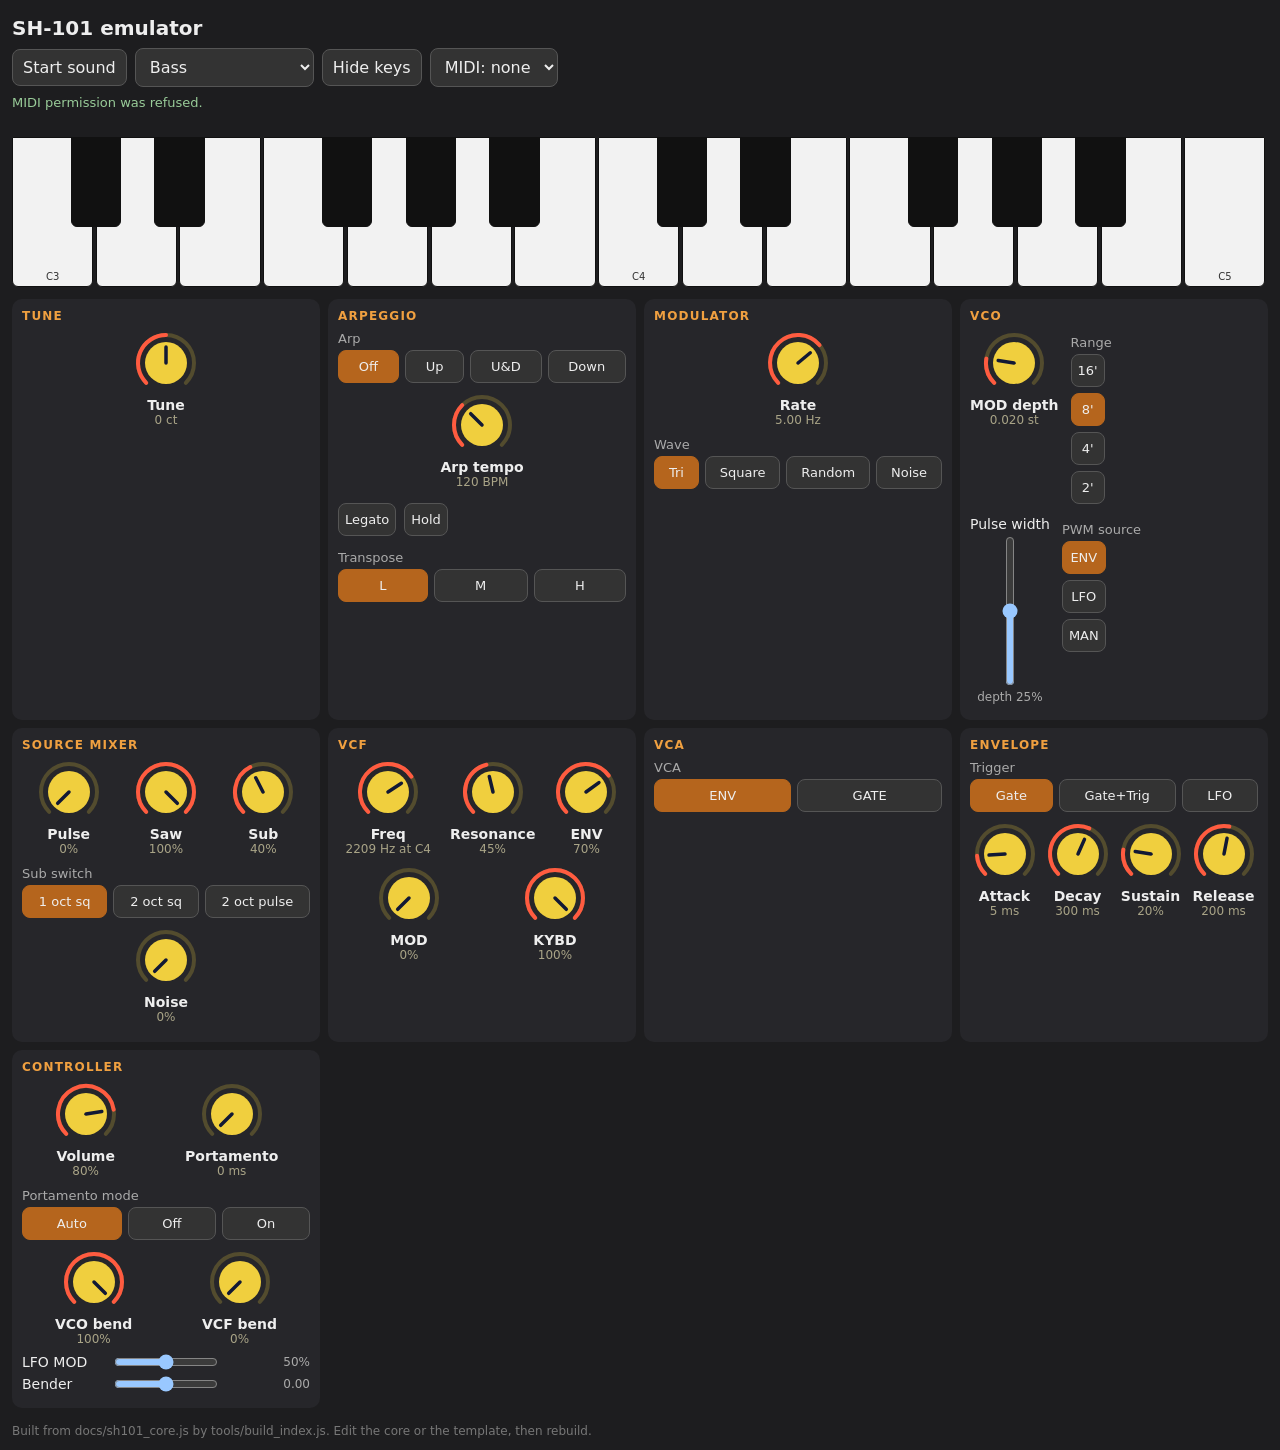
==== commit a280f545: "Place Range buttons beside MOD depth, sized to the longest label The MOD depth knob and the 16' / 8'" ====
--- a/101dev/index.html
+++ b/101dev/index.html
@@ -478,9 +478,11 @@
       { t: "group", key: "lfoWave", label: "Wave", values: ["triangle", "square", "random", "noise"], labels: ["Tri", "Square", "Random", "Noise"] },
     ]},
     { title: "VCO", items: [
-      { t: "slider", kind: "patch", id: "vibMax", key: "vibMax", label: "MOD depth",
-        map: { to: v => v * 0.1, from: p => clamp01(p / 0.1) }, fmt: p => p.toFixed(3) + " st" },
-      { t: "group", key: "rangeOct", label: "Range", values: [-1, 0, 1, 2], labels: ["16'", "8'", "4'", "2'"] },
+      { t: "row", cls: "hrow", items: [
+        { t: "slider", kind: "patch", id: "vibMax", key: "vibMax", label: "MOD depth",
+          map: { to: v => v * 0.1, from: p => clamp01(p / 0.1) }, fmt: p => p.toFixed(3) + " st" },
+        { t: "group", key: "rangeOct", label: "Range", values: [-1, 0, 1, 2], labels: ["16'", "8'", "4'", "2'"], stack: true },
+      ] },
       { t: "row", cls: "hrow", items: [
         { t: "slider", kind: "pwm", id: "pwm", label: "Pulse width", vertical: true },
         { t: "group", key: "pwmSrc", label: "PWM source", values: ["env", "lfo", "man"], labels: ["ENV", "LFO", "MAN"], stack: true },
@@ -640,7 +642,7 @@
     return wrap;
   }
   function buildItem(it) {
-    if (it.t === "slider") return makeSlider(it);
+    if (it.t === "slider") return it.kind === "patch" ? makeKnob(it) : makeSlider(it);
     if (it.t === "group") return makeGroup(it);
     if (it.t === "hold") return makeHold();
     return makeToggle(it);
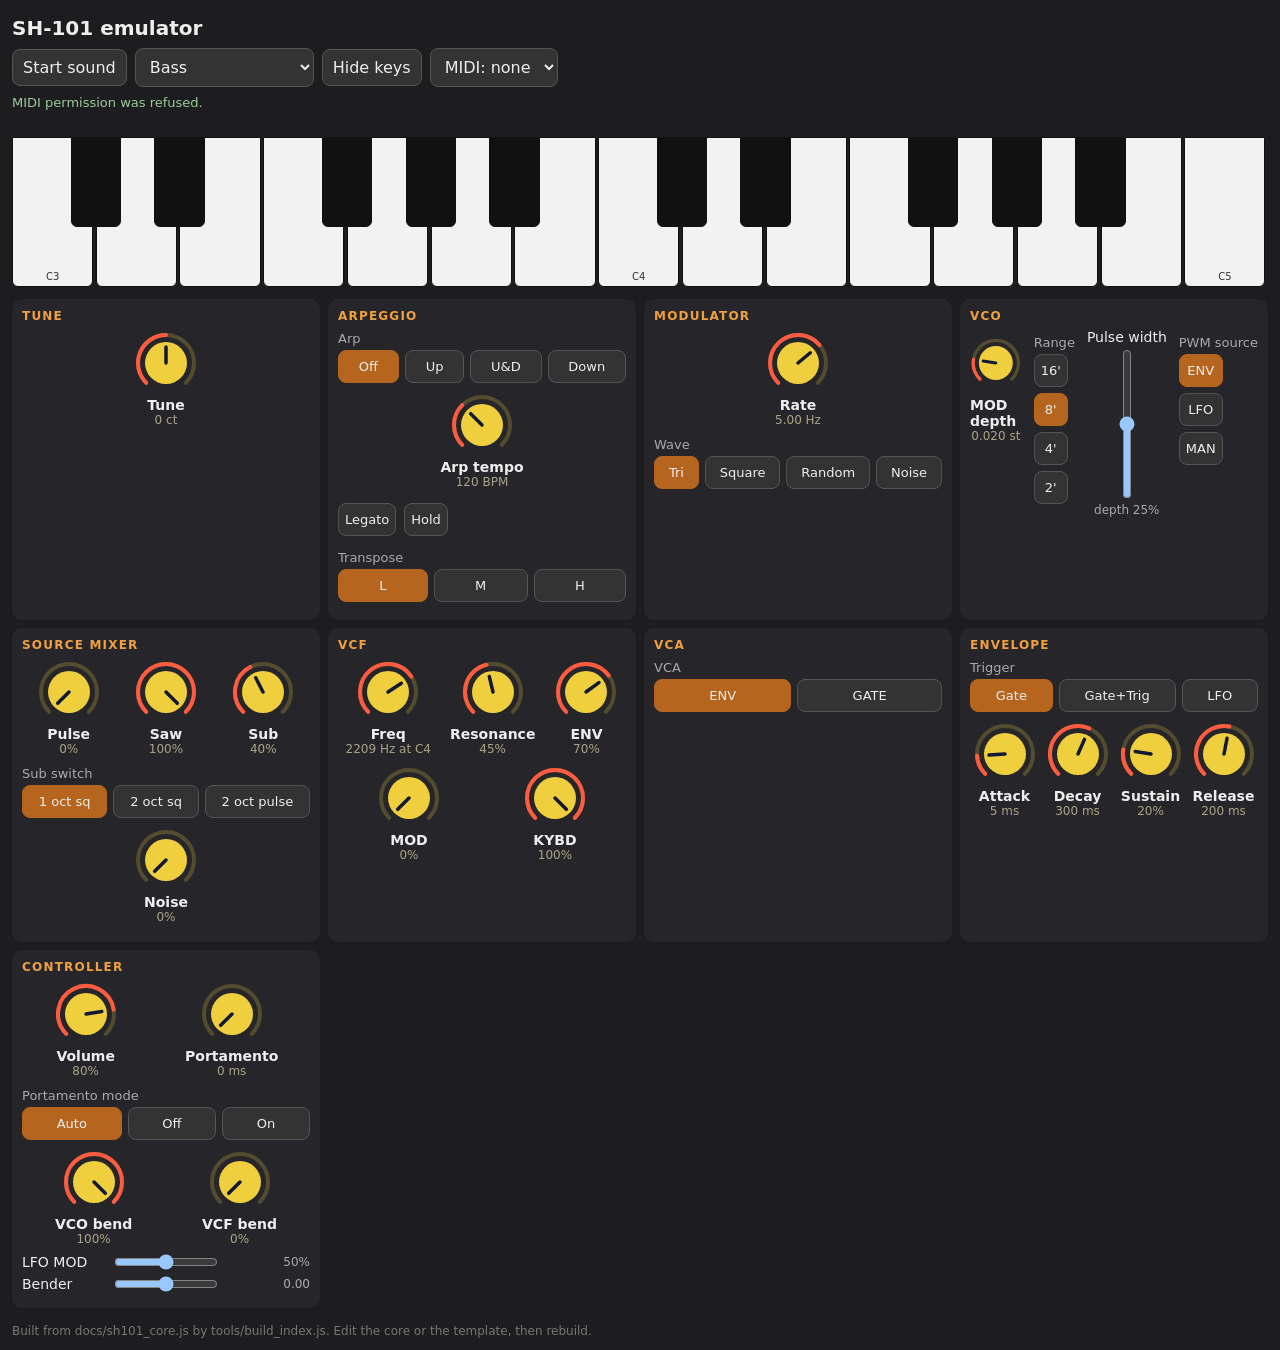
==== commit 554a2bcf: "Put Pulse width and PWM source on the MOD depth row MOD depth, Range, Pulse width and PWM source now" ====
--- a/101dev/index.html
+++ b/101dev/index.html
@@ -482,8 +482,6 @@
         { t: "slider", kind: "patch", id: "vibMax", key: "vibMax", label: "MOD depth",
           map: { to: v => v * 0.1, from: p => clamp01(p / 0.1) }, fmt: p => p.toFixed(3) + " st" },
         { t: "group", key: "rangeOct", label: "Range", values: [-1, 0, 1, 2], labels: ["16'", "8'", "4'", "2'"], stack: true },
-      ] },
-      { t: "row", cls: "hrow", items: [
         { t: "slider", kind: "pwm", id: "pwm", label: "Pulse width", vertical: true },
         { t: "group", key: "pwmSrc", label: "PWM source", values: ["env", "lfo", "man"], labels: ["ENV", "LFO", "MAN"], stack: true },
       ] },
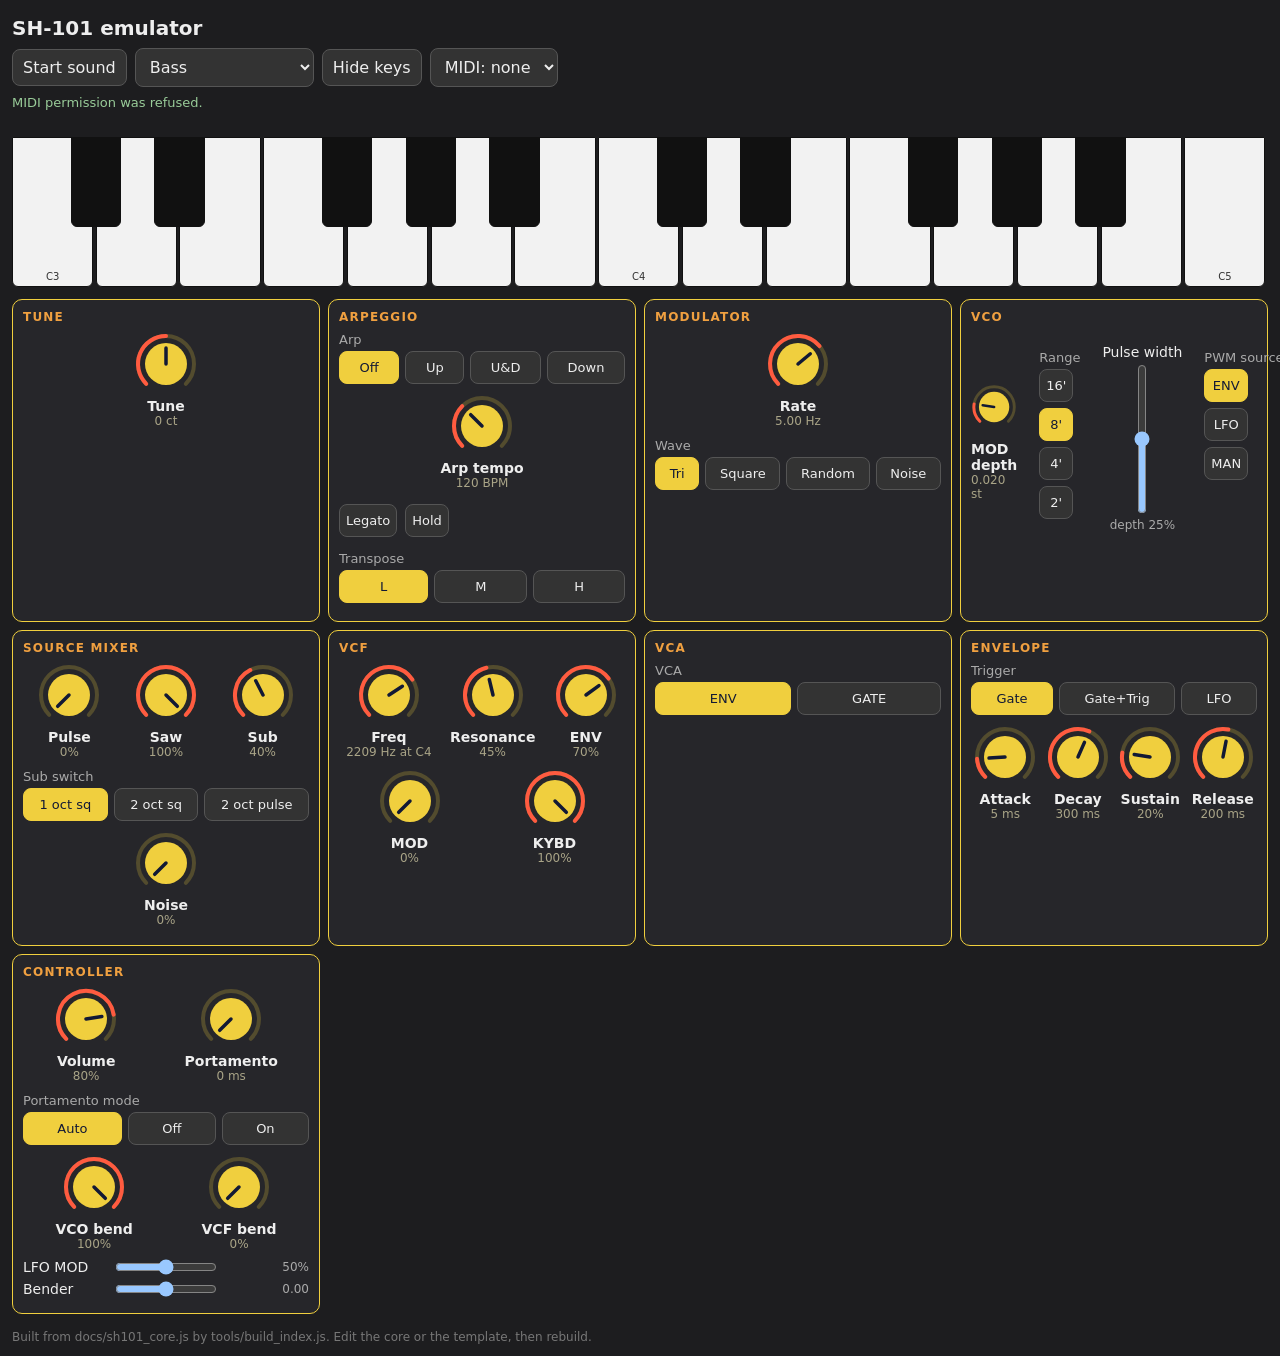
==== commit 7b613406: "Yellow section outlines and buttons; roomier VCO row - Every section has a 1 px yellow outline (the " ====
--- a/101dev/index.html
+++ b/101dev/index.html
@@ -10,7 +10,7 @@
   body { margin: 0; font-family: system-ui, sans-serif; background: #1d1d1f; color: #eee; padding: 12px; padding-bottom: calc(12px + env(safe-area-inset-bottom, 0px)); overflow-x: hidden; }
   h1 { font-size: 20px; margin: 4px 0 8px; }
   button, select { font: inherit; background: #333; color: #eee; border: 1px solid #555; border-radius: 8px; padding: 8px 10px; }
-  button.on { background: #b5651d; border-color: #b5651d; }
+  button.on { background: #F0CF3E; border-color: #F0CF3E; color: #121935; }
   input[type=range] { width: 100%; min-width: 0; margin: 0; }
   .row { display: flex; flex-wrap: wrap; gap: 8px; align-items: center; margin: 8px 0; }
   #status { font-size: 13px; color: #9c9; min-height: 18px; }
@@ -23,7 +23,7 @@
   .on-k { background: #f0a040 !important; }
   .lbl { position: absolute; bottom: 4px; width: 100%; text-align: center; font-size: 10px; pointer-events: none; }
   #panels { display: grid; grid-template-columns: repeat(auto-fit, minmax(min(100%, 280px), 1fr)); gap: 8px; }
-  .panel { background: #26262a; border-radius: 10px; padding: 8px 10px 10px; min-width: 0; }
+  .panel { background: #26262a; border: 1px solid #F0CF3E; border-radius: 10px; padding: 8px 10px 10px; min-width: 0; }
   .panel h2 { font-size: 12px; letter-spacing: .1em; text-transform: uppercase; color: #f0a040; margin: 2px 0 6px; }
   .sl { display: grid; grid-template-columns: 84px minmax(0, 1fr) 84px; align-items: center; gap: 8px; margin: 6px 0; font-size: 14px; }
   .sl output { text-align: right; color: #aaa; font-variant-numeric: tabular-nums; font-size: 12px; }
@@ -37,6 +37,8 @@
   .hrow { display: flex; gap: 12px; align-items: flex-start; margin: 6px 0; }
   .hrow > .grp { flex: 1 1 auto; min-width: 0; margin: 6px 0; }
   .hrow > .grp.stackgrp { flex: 0 0 auto; }   /* stacked buttons hug their labels */
+  .hrow.vco { gap: 22px; padding: 14px 0; }   /* VCO row: more room between controls */
+  .hrow.vco > .knob { align-self: center; }   /* MOD depth sits at the vertical centre of the section */
   .vsl { display: flex; flex-direction: column; align-items: center; gap: 4px; flex: 0 0 auto; font-size: 14px; }
   .vsl .vbox { position: relative; width: 36px; height: 150px; }
   .vsl .vbox input { position: absolute; left: -57px; top: 57px; width: 150px; height: 36px; transform: rotate(-90deg); margin: 0; }
@@ -478,7 +480,7 @@
       { t: "group", key: "lfoWave", label: "Wave", values: ["triangle", "square", "random", "noise"], labels: ["Tri", "Square", "Random", "Noise"] },
     ]},
     { title: "VCO", items: [
-      { t: "row", cls: "hrow", items: [
+      { t: "row", cls: "hrow vco", items: [
         { t: "slider", kind: "patch", id: "vibMax", key: "vibMax", label: "MOD depth",
           map: { to: v => v * 0.1, from: p => clamp01(p / 0.1) }, fmt: p => p.toFixed(3) + " st" },
         { t: "group", key: "rangeOct", label: "Range", values: [-1, 0, 1, 2], labels: ["16'", "8'", "4'", "2'"], stack: true },
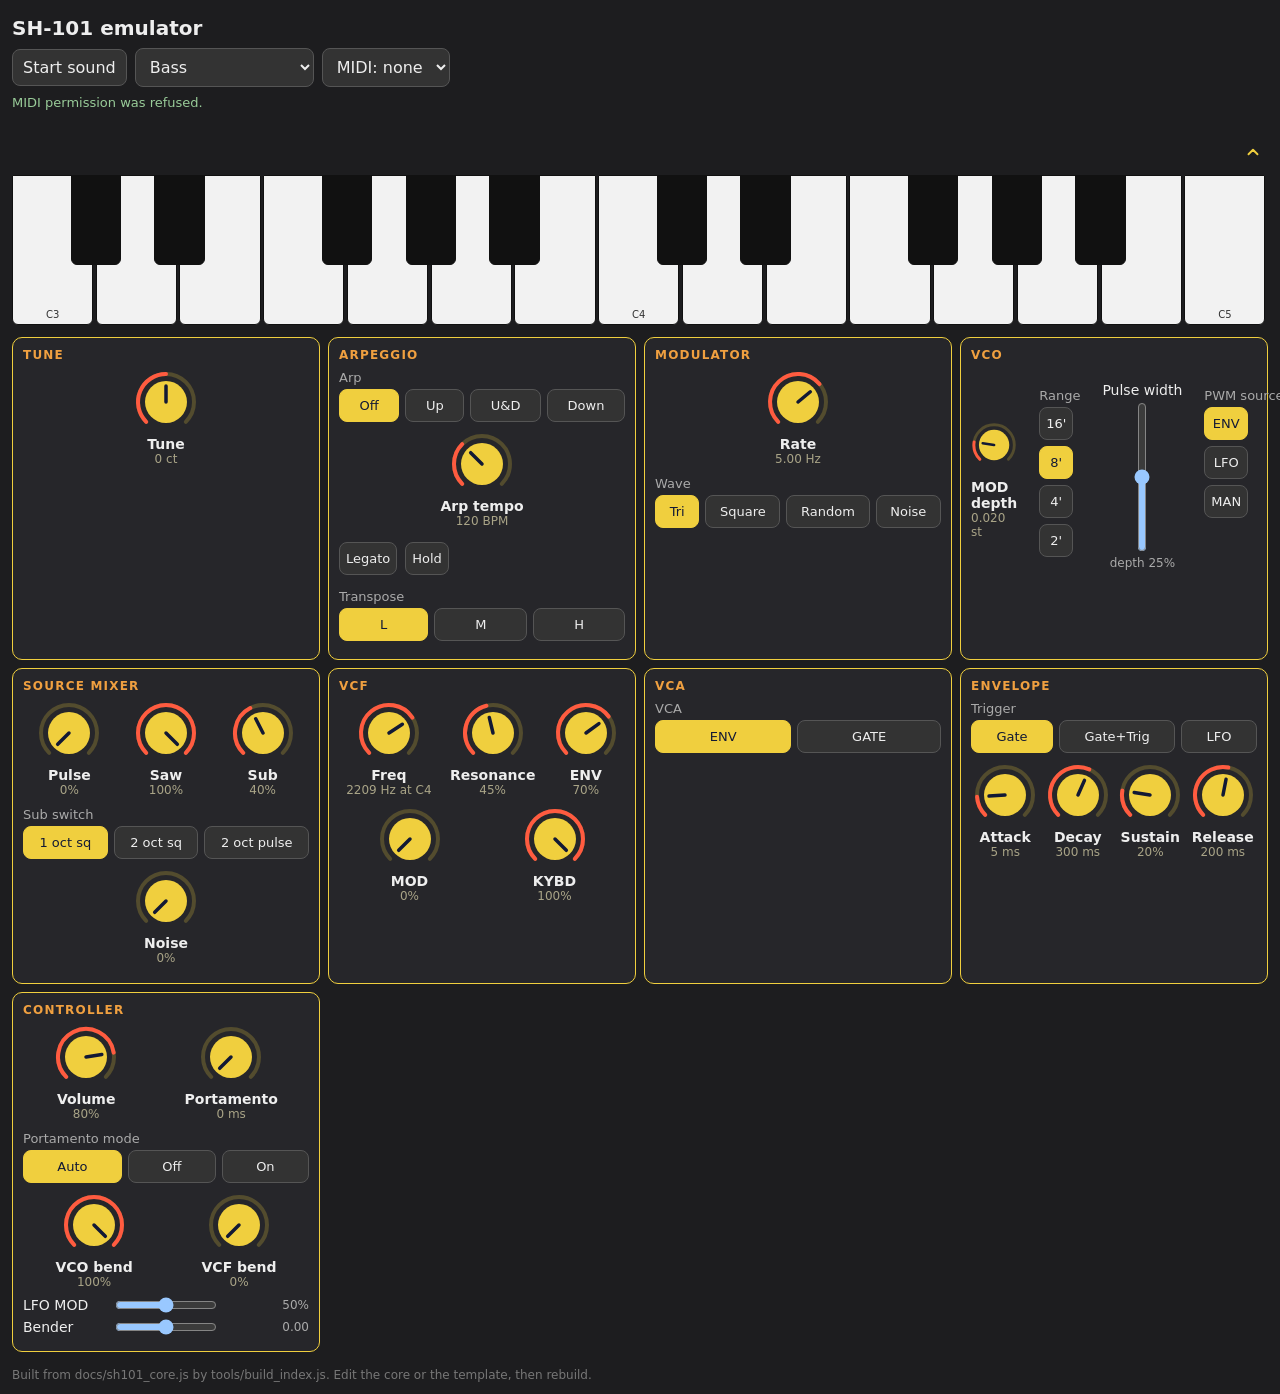
==== commit fddc3d3e: "Replace Hide keys button with a yellow corner chevron The keyboard now has a small yellow chevron in" ====
--- a/101dev/index.html
+++ b/101dev/index.html
@@ -31,7 +31,13 @@
   .grp .cap { color: #aaa; font-size: 13px; margin-bottom: 4px; }
   .seg { display: flex; flex-wrap: wrap; gap: 6px; }
   .seg button, .grp > button { flex: 1 1 auto; padding: 8px 6px; font-size: 13px; }
-  #keys.folded { display: none; }
+  /* keyboard section: a yellow chevron in the top-right corner. Down = keys hidden, up = keys shown. */
+  .keysec { position: relative; padding-top: 30px; margin: 8px 0 12px; }
+  .keysec.folded #keys { display: none; }
+  .chev { position: absolute; top: 0; right: 0; width: 30px; height: 30px; padding: 4px; display: flex; align-items: center; justify-content: center; background: transparent; border: none; border-radius: 6px; cursor: pointer; }
+  .chev:hover, .chev:focus-visible { background: rgba(240, 207, 62, 0.12); outline: 1px solid #F0CF3E; }
+  .chev svg { width: 18px; height: 18px; transition: transform .15s ease; }
+  .chev.open svg { transform: rotate(180deg); }
   .inline { display: flex; flex-wrap: wrap; gap: 4px 8px; align-items: center; }
   .inline > .grp { margin: 6px 0; flex: 0 0 auto; }
   .hrow { display: flex; gap: 12px; align-items: flex-start; margin: 6px 0; }
@@ -74,13 +80,17 @@
 <div class="row">
   <button id="start" type="button">Start sound</button>
   <select id="patch"><option value="bass">Bass</option><option value="pwm">PWM lead</option><option value="whistle">Resonant whistle</option></select>
-  <button id="keysToggle" type="button">Hide keys</button>
   <select id="midi"><option value="">MIDI: none</option></select>
 </div>
 <div id="status">Tap "Start sound" first. Sound needs a tap on most phones.</div>
 <div id="debug"></div>
 
-<div id="keys"></div>
+<div class="keysec open" id="keysSec">
+  <button id="keysToggle" class="chev open" type="button" aria-expanded="true" aria-label="Hide keyboard" title="Hide keyboard">
+    <svg viewBox="0 0 24 24" aria-hidden="true"><path d="M6 9l6 6 6-6" fill="none" stroke="#F0CF3E" stroke-width="2.5" stroke-linecap="round" stroke-linejoin="round"/></svg>
+  </button>
+  <div id="keys"></div>
+</div>
 
 <div id="panels"></div>
 <footer>Built from docs/sh101_core.js by tools/build_index.js. Edit the core or the template, then rebuild.</footer>
@@ -723,8 +733,12 @@
   keysEl.addEventListener("pointerup", fingerUp);
   keysEl.addEventListener("pointercancel", fingerUp);
   $("#keysToggle").addEventListener("click", () => {
-    const folded = keysEl.classList.toggle("folded");
-    $("#keysToggle").textContent = folded ? "Show keys" : "Hide keys";
+    const sec = $("#keysSec"), b = $("#keysToggle");
+    const open = sec.classList.toggle("folded") === false;
+    b.classList.toggle("open", open);                       // up when open, down when closed
+    b.setAttribute("aria-expanded", String(open));
+    b.setAttribute("aria-label", open ? "Hide keyboard" : "Show keyboard");
+    b.title = open ? "Hide keyboard" : "Show keyboard";
   });
 
   // ---------- hold ----------
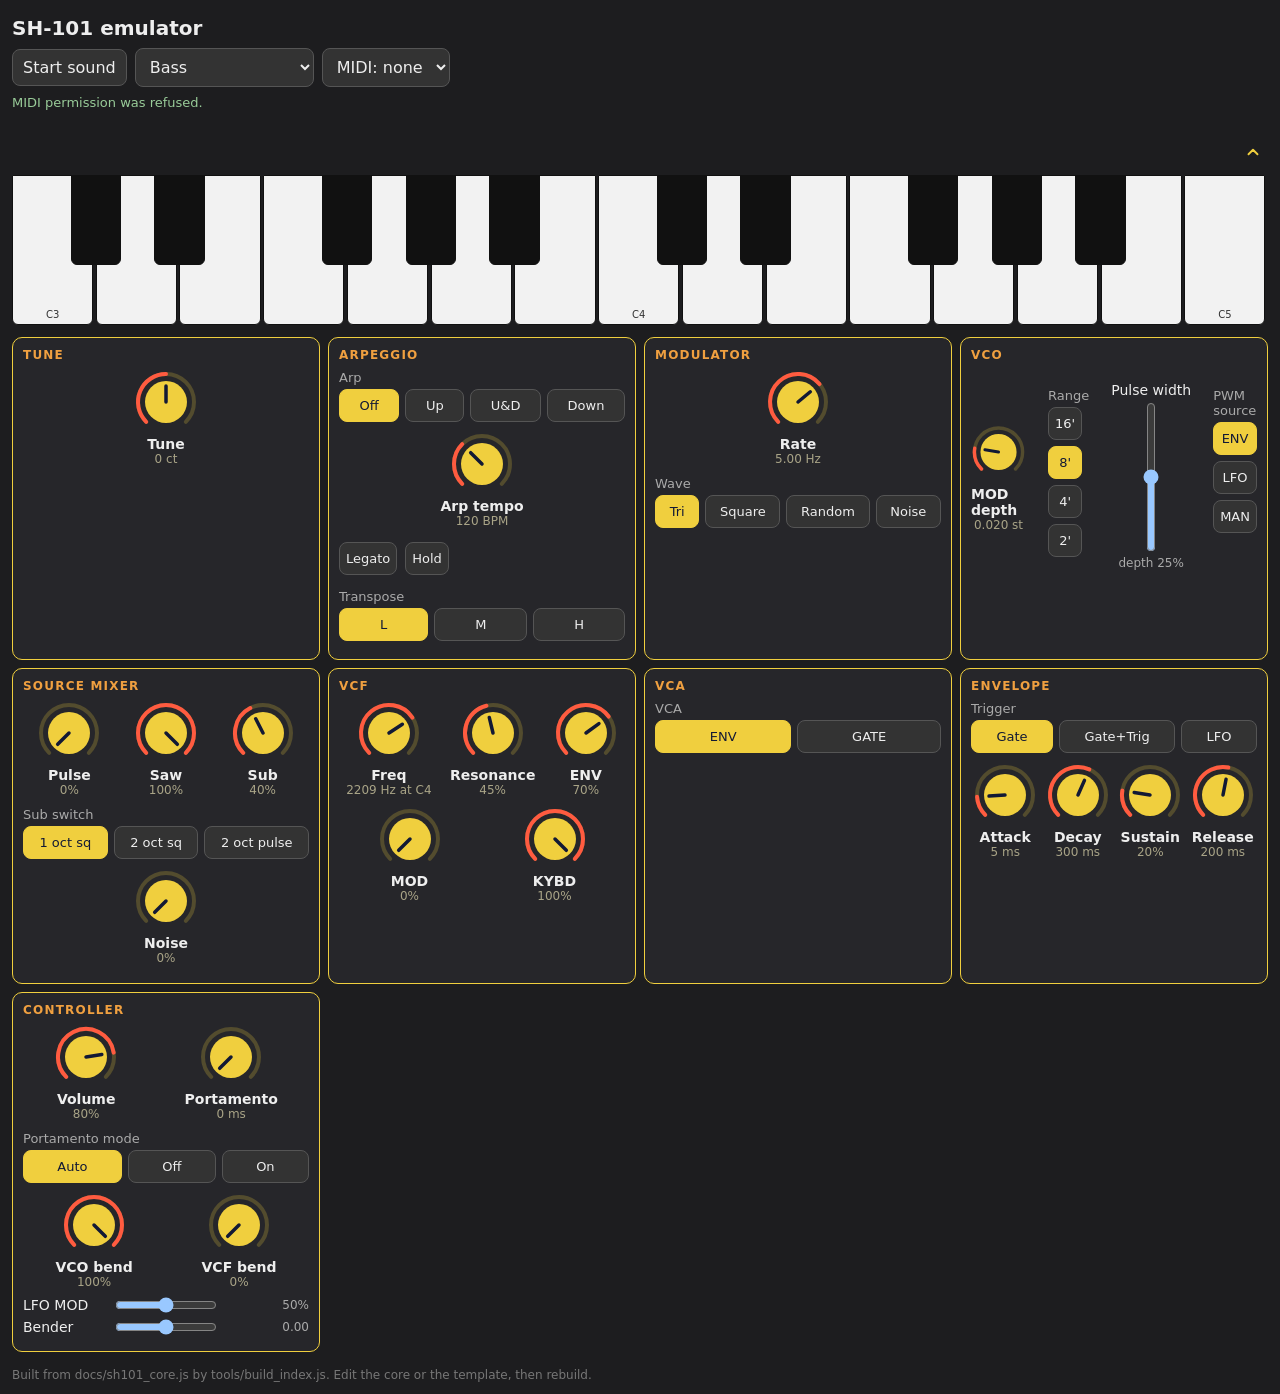
==== commit e5339234: "Stack the PWM source label over two lines The VCO section's "PWM source" caption now reads "PWM" ove" ====
--- a/101dev/index.html
+++ b/101dev/index.html
@@ -495,7 +495,7 @@
           map: { to: v => v * 0.1, from: p => clamp01(p / 0.1) }, fmt: p => p.toFixed(3) + " st" },
         { t: "group", key: "rangeOct", label: "Range", values: [-1, 0, 1, 2], labels: ["16'", "8'", "4'", "2'"], stack: true },
         { t: "slider", kind: "pwm", id: "pwm", label: "Pulse width", vertical: true },
-        { t: "group", key: "pwmSrc", label: "PWM source", values: ["env", "lfo", "man"], labels: ["ENV", "LFO", "MAN"], stack: true },
+        { t: "group", key: "pwmSrc", label: "PWM<br>source", values: ["env", "lfo", "man"], labels: ["ENV", "LFO", "MAN"], stack: true },
       ] },
     ]},
     { title: "Source mixer", items: [
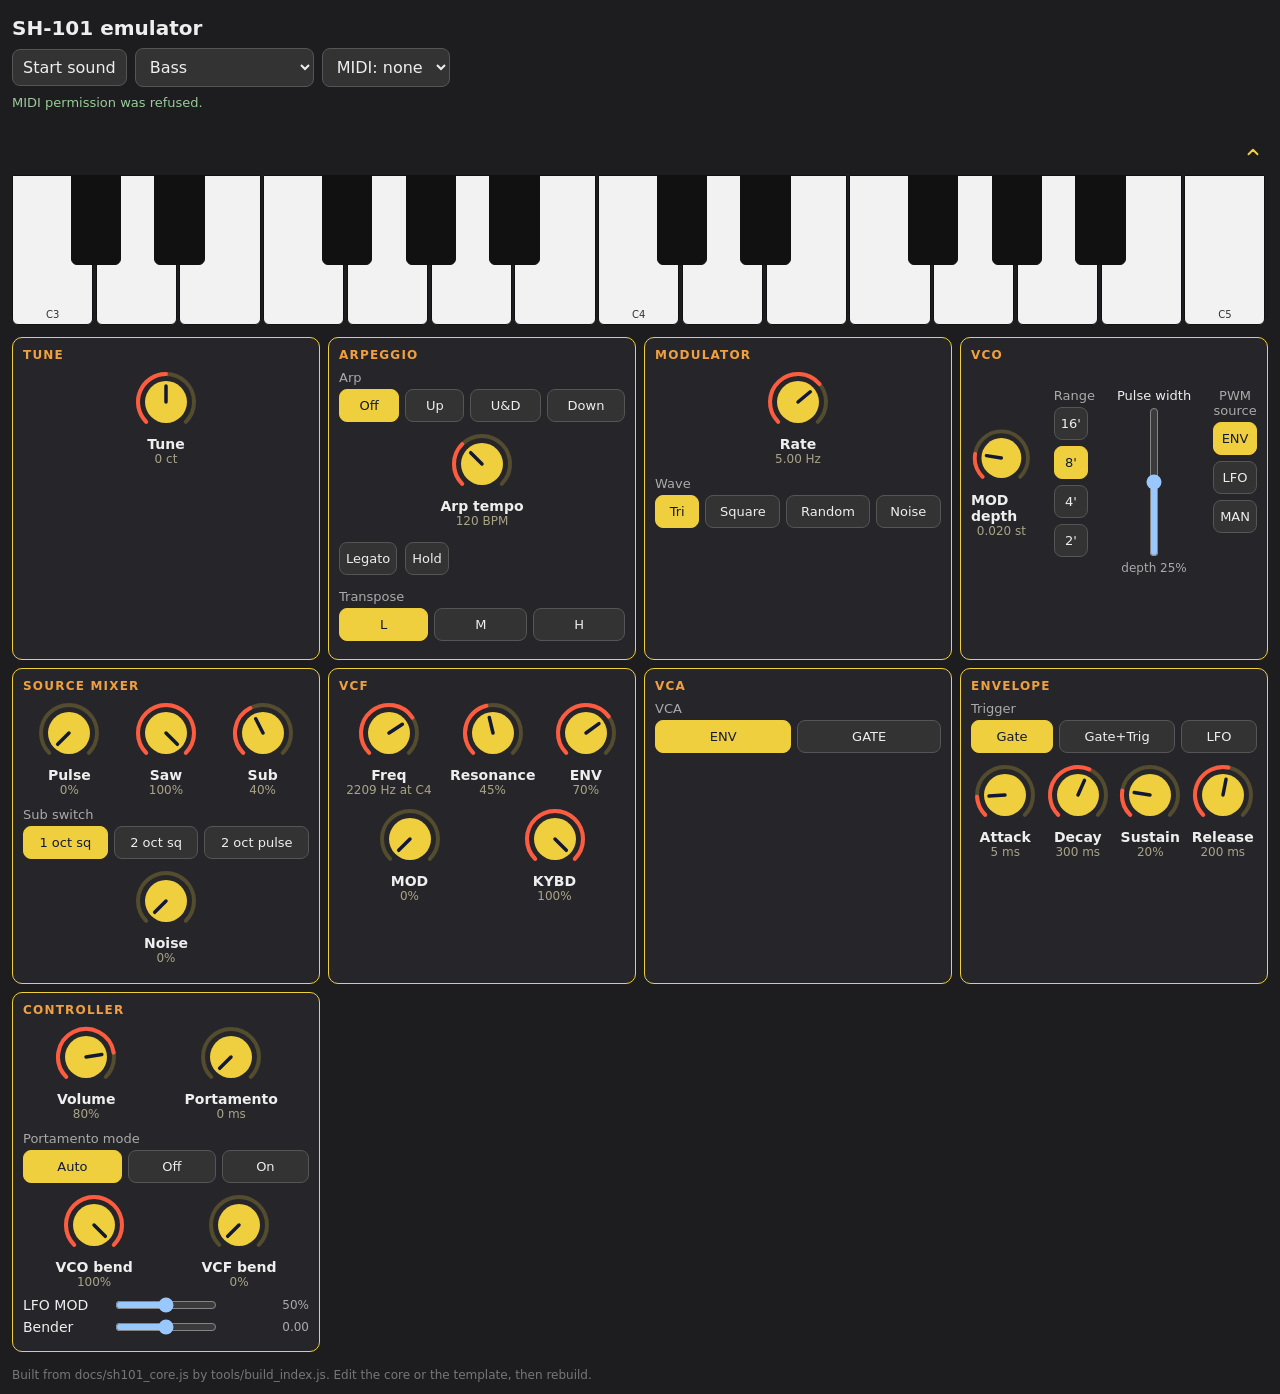
==== commit 940d47d0: "Centre VCO row across the width; align Pulse width with the captions - The VCO row is centred horizo" ====
--- a/101dev/index.html
+++ b/101dev/index.html
@@ -43,7 +43,10 @@
   .hrow { display: flex; gap: 12px; align-items: flex-start; margin: 6px 0; }
   .hrow > .grp { flex: 1 1 auto; min-width: 0; margin: 6px 0; }
   .hrow > .grp.stackgrp { flex: 0 0 auto; }   /* stacked buttons hug their labels */
-  .hrow.vco { gap: 22px; padding: 14px 0; }   /* VCO row: more room between controls */
+  .hrow.vco { gap: 22px; padding: 14px 0; justify-content: center; }   /* VCO row: more room, centred across the width */
+  .hrow.vco > .vsl { margin: 6px 0; }                                  /* Pulse width lines up with the other captions */
+  .hrow.vco > .vsl > label { font-size: 13px; }
+  .hrow > .grp.stackgrp .cap { text-align: center; }                    /* caption centred over the stacked buttons */
   .hrow.vco > .knob { align-self: center; }   /* MOD depth sits at the vertical centre of the section */
   .vsl { display: flex; flex-direction: column; align-items: center; gap: 4px; flex: 0 0 auto; font-size: 14px; }
   .vsl .vbox { position: relative; width: 36px; height: 150px; }
